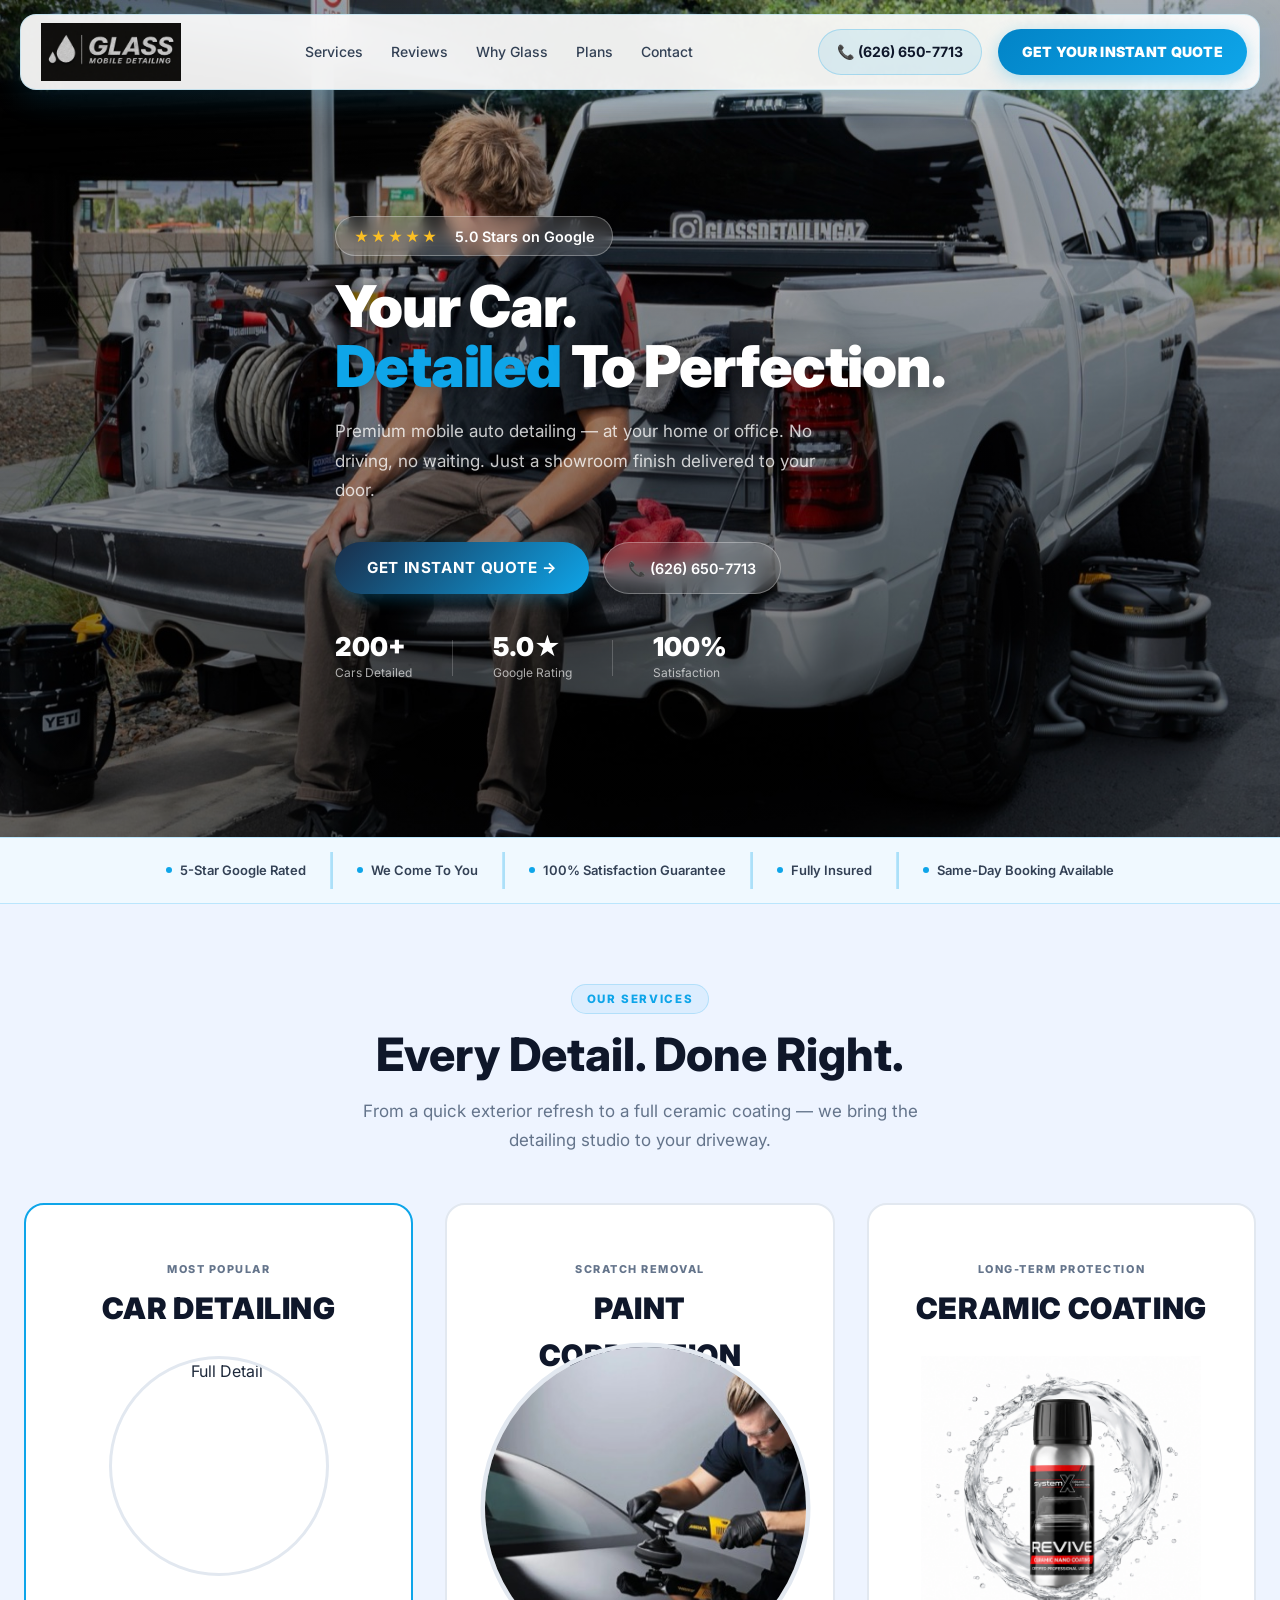
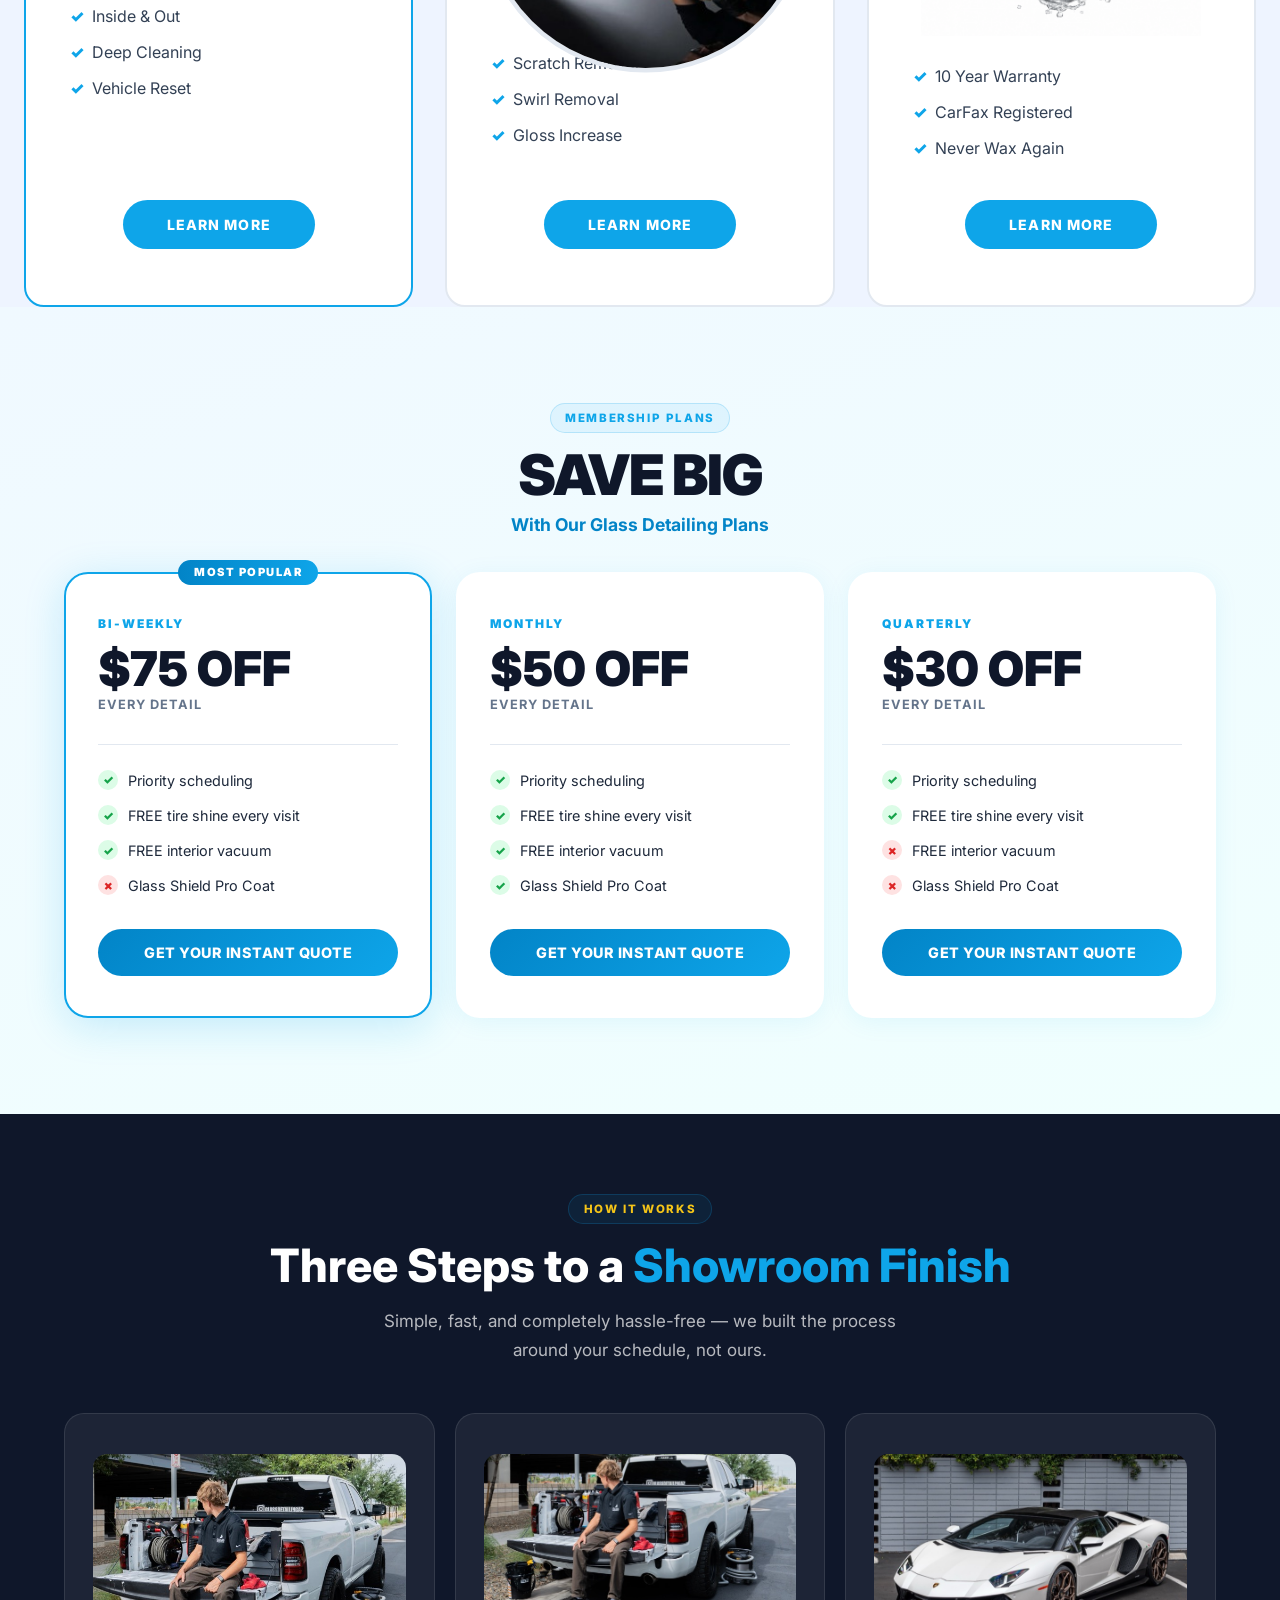
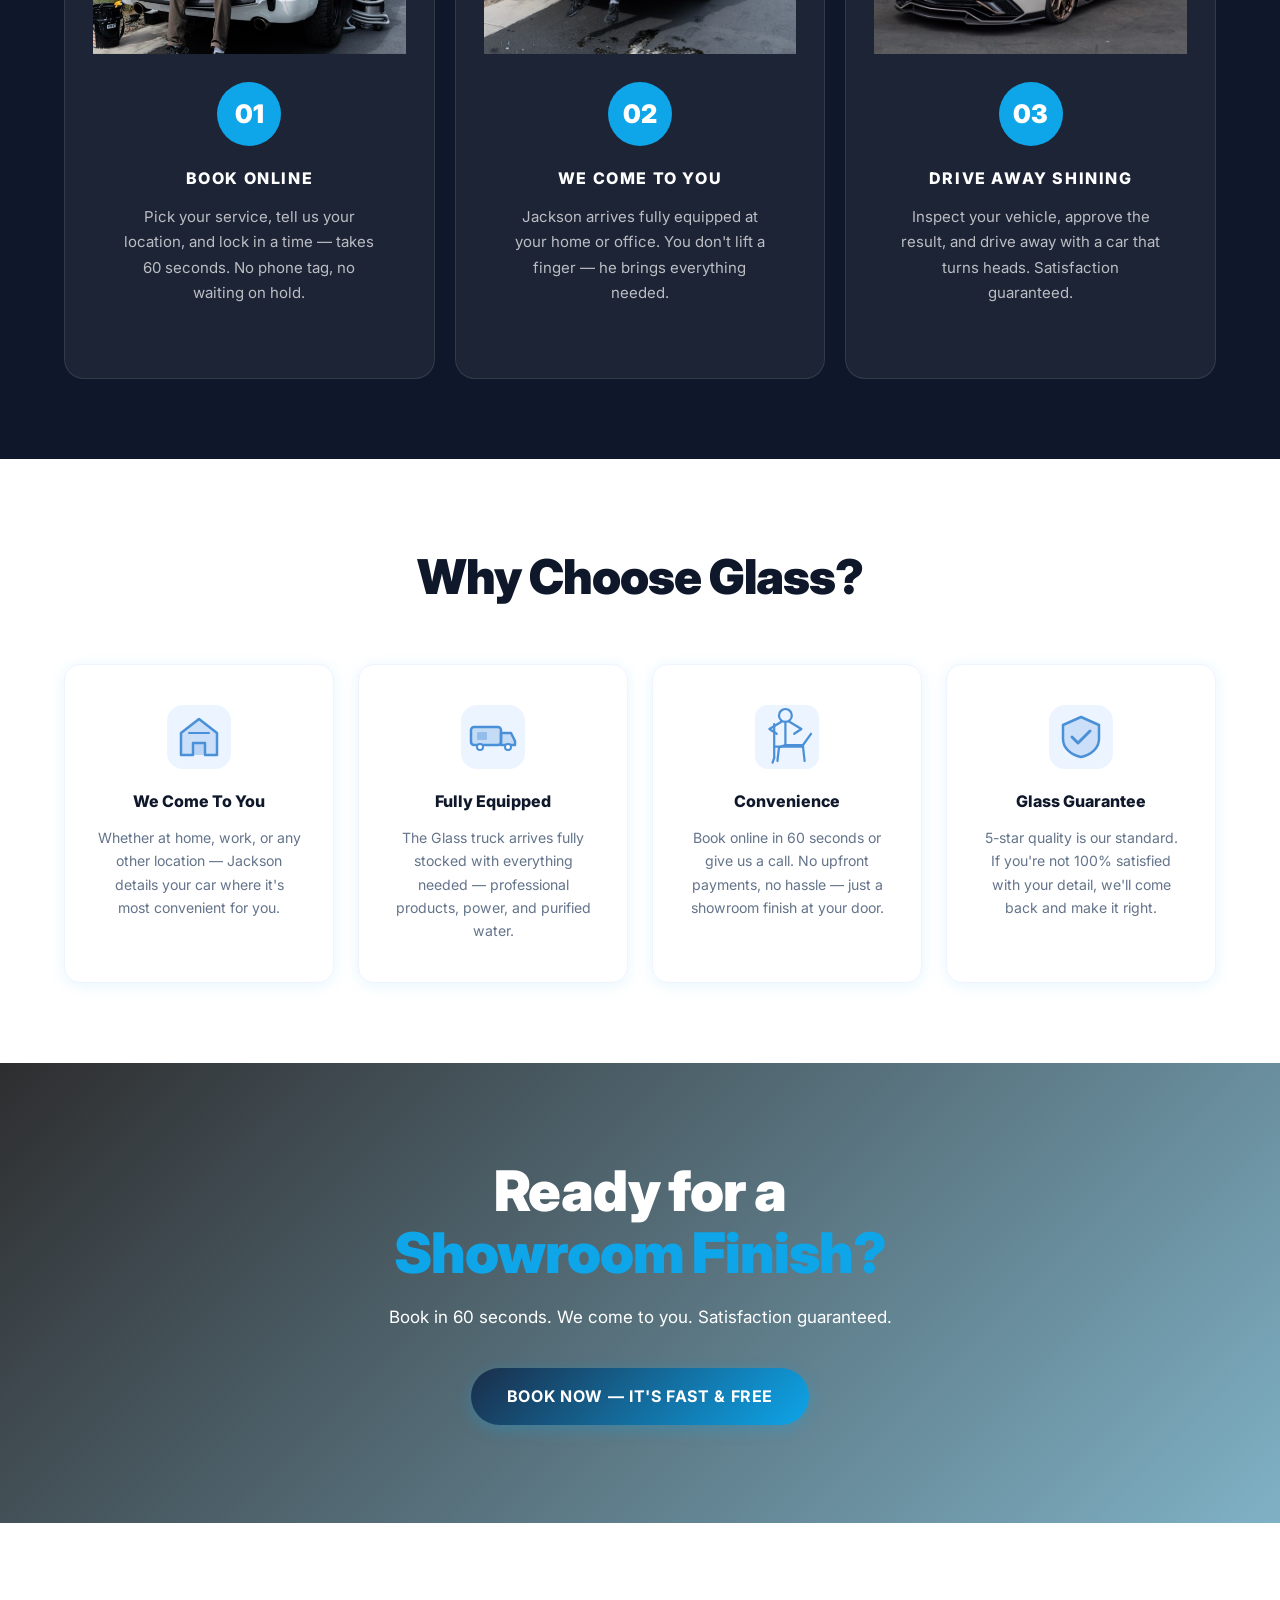
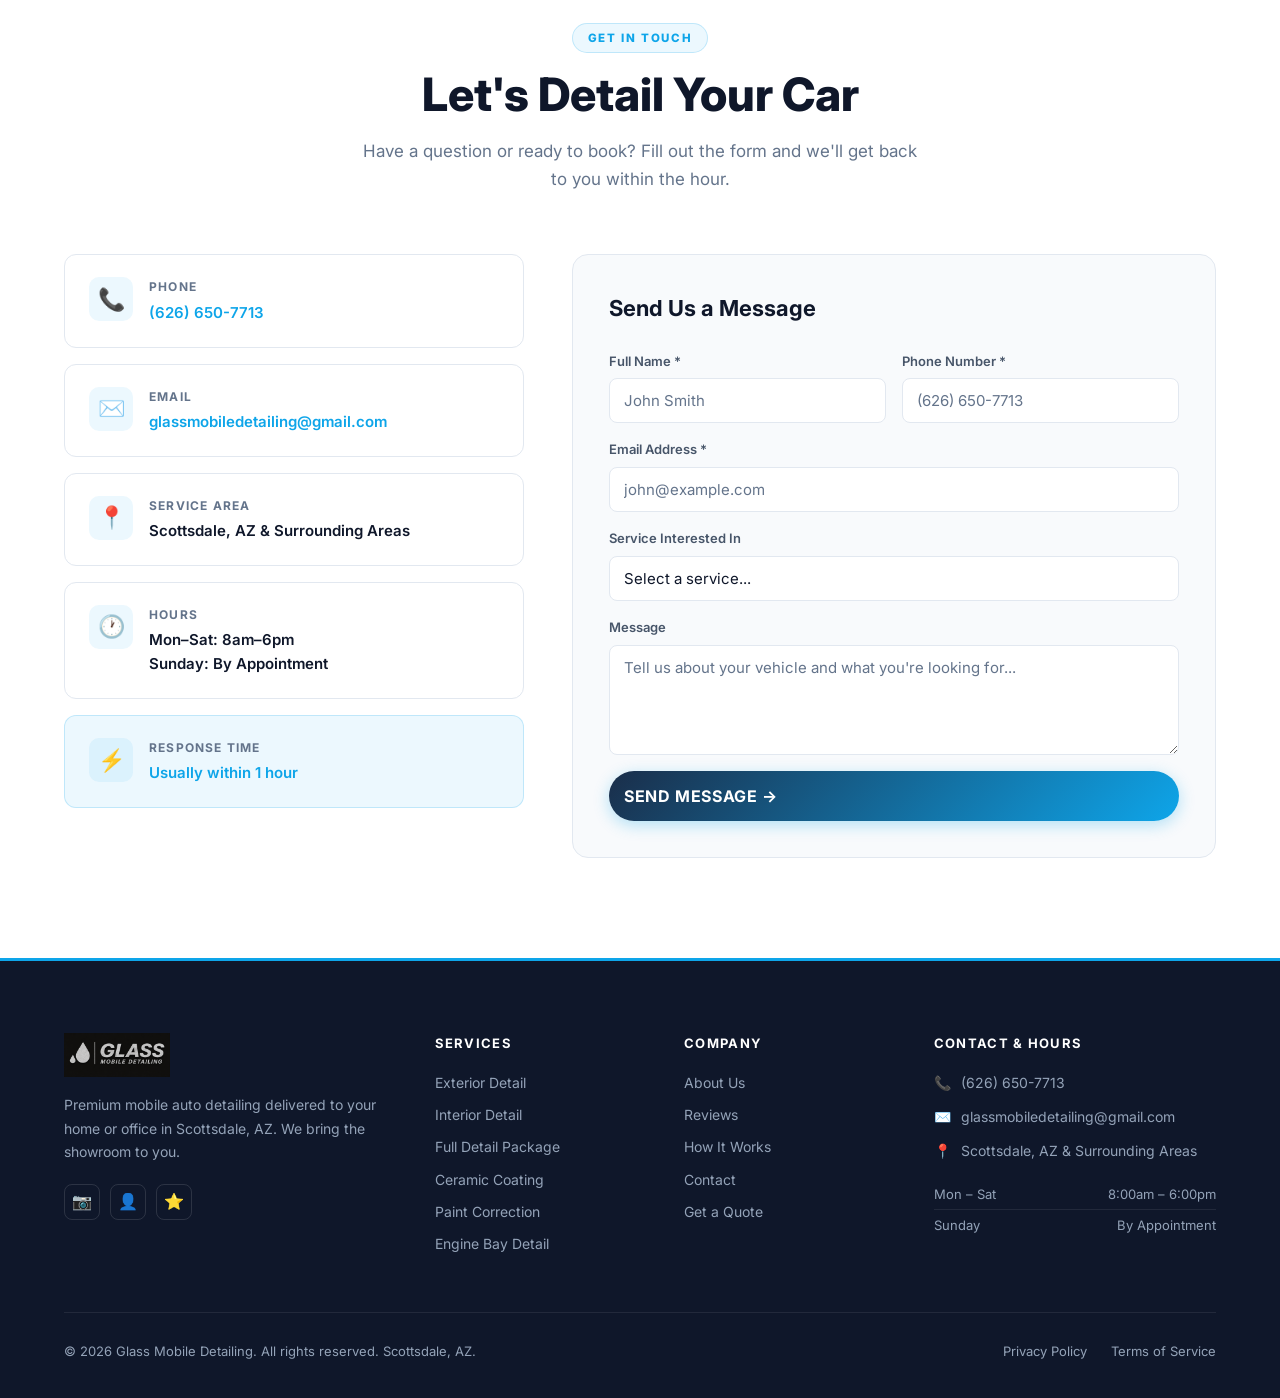
==== glass-mobile-detailing/glass-mobile-detailing.html @ 0ca42a9e "Convert submodules to regular folders so all site files are tracked Co-Authored-By: Claude Sonnet 4." ====
<!DOCTYPE html>
<html lang="en">
<head>
  <meta charset="UTF-8" />
  <meta name="viewport" content="width=device-width, initial-scale=1.0" />
  <title>Glass Mobile Detailing — Premium Auto Detailing in Scottsdale, AZ</title>
  <meta name="description" content="Premium mobile auto detailing delivered to your home or office in Scottsdale, AZ. 5-star rated, fully insured. Book online in 60 seconds." />
  <link rel="preconnect" href="https://fonts.googleapis.com" />
  <link rel="preconnect" href="https://fonts.gstatic.com" crossorigin />
  <link href="https://fonts.googleapis.com/css2?family=Inter:wght@300;400;500;600;700;800;900&display=swap" rel="stylesheet" />
  <style>
    :root {
      --black:      #0a0f1e;
      --dark:       #0f172a;
      --dark-mid:   #1e293b;
      --card:       #ffffff;
      --border:     #e2e8f0;
      --teal:       #0ea5e9;
      --teal-dark:  #0284c7;
      --teal-dim:   rgba(14,165,233,0.08);
      --teal-glow:  rgba(14,165,233,0.25);
      --silver:     #475569;
      --white:      #ffffff;
      --off-white:  #f0f9ff;
      --text:       #1e293b;
      --text-muted: #64748b;
      --shadow:     rgba(14,165,233,0.12);
    }

    *, *::before, *::after { box-sizing: border-box; margin: 0; padding: 0; }

    html { scroll-behavior: smooth; }

    body {
      font-family: 'Inter', sans-serif;
      background: var(--white);
      color: var(--text);
      line-height: 1.6;
      overflow-x: hidden;
    }

    a { text-decoration: none; color: inherit; }
    ul { list-style: none; }
    img { display: block; max-width: 100%; }
    button { cursor: pointer; border: none; background: none; font-family: inherit; }

    /* ─── SCROLLBAR ─────────────────────────────────────────── */
    ::-webkit-scrollbar { width: 6px; }
    ::-webkit-scrollbar-track { background: var(--off-white); }
    ::-webkit-scrollbar-thumb { background: var(--border); border-radius: 3px; }

    /* ─── UTILITY ───────────────────────────────────────────── */
    .container { max-width: 1200px; margin: 0 auto; padding: 0 24px; }
    .section-label {
      display: inline-block;
      font-size: 0.72rem; font-weight: 800; letter-spacing: 0.14em;
      text-transform: uppercase; color: var(--teal);
      background: var(--teal-dim); border: 1px solid rgba(14,165,233,0.2);
      padding: 0.3rem 0.9rem; border-radius: 50px; margin-bottom: 0.9rem;
    }
    .section-title {
      font-size: clamp(28px, 4vw, 46px);
      font-weight: 800;
      line-height: 1.15;
      color: var(--dark);
      margin-bottom: 16px;
    }
    .section-sub {
      font-size: 17px;
      color: var(--text-muted);
      max-width: 560px;
      line-height: 1.7;
    }
    .btn-cyan {
      display: inline-flex;
      align-items: center;
      gap: 8px;
      background: var(--teal);
      color: var(--black);
      font-weight: 700;
      font-size: 15px;
      padding: 14px 28px;
      border-radius: 8px;
      transition: background 0.2s, transform 0.15s, box-shadow 0.2s;
    }
    .btn-cyan:hover {
      background: var(--teal-dark);
      transform: translateY(-1px);
      box-shadow: 0 8px 32px rgba(14,165,233,0.35);
    }
    .btn-ghost {
      display: inline-flex;
      align-items: center;
      gap: 8px;
      background: transparent;
      color: var(--white);
      font-weight: 600;
      font-size: 15px;
      padding: 13px 26px;
      border-radius: 8px;
      border: 1.5px solid rgba(255,255,255,0.22);
      transition: border-color 0.2s, background 0.2s;
    }
    .btn-ghost:hover {
      border-color: var(--teal);
      background: var(--teal-dim);
    }

    /* ─── NAV ───────────────────────────────────────────────── */
    #nav {
      position: fixed; top: 0; left: 0; right: 0;
      z-index: 900; padding: 14px 20px; background: transparent;
    }
    .nav-inner {
      display: flex; align-items: center;
      max-width: 1280px; margin: 0 auto;
      background: rgba(255,255,255,0.92);
      backdrop-filter: blur(20px); -webkit-backdrop-filter: blur(20px);
      border-radius: 16px; padding: 8px 12px 8px 20px;
      border: 1px solid rgba(14,165,233,0.18);
      box-shadow: 0 8px 32px rgba(14,165,233,0.15); height: 76px;
    }
    .nav-logo img { height: 58px; width: auto; flex-shrink: 0; }
    .btn-call-nav {
      display: inline-flex; align-items: center; gap: 7px;
      background: linear-gradient(135deg, var(--teal-dark), var(--teal));
      color: var(--black); font-weight: 800; font-size: 0.9rem;
      padding: 11px 24px; border-radius: 8px; white-space: nowrap;
      margin: 0 18px 0 14px; flex-shrink: 0;
      box-shadow: 0 3px 12px rgba(14,165,233,0.28); transition: opacity 0.2s;
    }
    .btn-call-nav:hover { opacity: 0.88; }
    .nav-links {
      display: flex; align-items: center; gap: 28px;
      flex: 1; justify-content: center;
    }
    .nav-links a {
      font-size: 14px; font-weight: 500; color: #334155;
      transition: color 0.2s; white-space: nowrap;
    }
    .nav-links a:hover { color: var(--teal); }
    .nav-right { display: flex; align-items: center; gap: 16px; }

    .nav-ig-btn {
      display: inline-flex; align-items: center; gap: 7px;
      background: rgba(14,165,233,0.1); color: var(--dark);
      font-weight: 700; font-size: 0.88rem;
      padding: 11px 18px; border-radius: 50px; white-space: nowrap;
      border: 1px solid rgba(14,165,233,0.25);
      transition: background 0.2s; flex-shrink: 0;
    }
    .nav-ig-btn:hover { background: rgba(14,165,233,0.18); }
    .nav-book {
      background: linear-gradient(135deg, var(--teal-dark), var(--teal));
      color: white; font-weight: 900; font-size: 0.88rem;
      padding: 12px 24px; border-radius: 50px; white-space: nowrap;
      letter-spacing: 0.02em; text-transform: uppercase; flex-shrink: 0;
      box-shadow: 0 4px 16px rgba(14,165,233,0.3);
      transition: opacity 0.2s, box-shadow 0.2s;
    }
    .nav-book:hover { opacity: 0.88; box-shadow: 0 6px 22px rgba(14,165,233,0.45); }
    .hamburger {
      display: none;
      flex-direction: column;
      gap: 5px;
      padding: 4px;
    }
    .hamburger span {
      display: block;
      width: 24px;
      height: 2px;
      background: var(--dark);
      border-radius: 2px;
      transition: all 0.3s;
    }

    /* ─── MOBILE MENU ────────────────────────────────────────── */
    #mobile-menu {
      position: fixed;
      inset: 0;
      z-index: 950;
      background: #ffffff;
      display: flex;
      flex-direction: column;
      align-items: center;
      justify-content: center;
      gap: 36px;
      transform: translateX(100%);
      transition: transform 0.35s cubic-bezier(0.4,0,0.2,1);
    }
    #mobile-menu.open { transform: translateX(0); }
    .mobile-menu-close {
      position: absolute;
      top: 22px; right: 24px;
      font-size: 32px;
      color: var(--dark);
      line-height: 1;
    }
    .mobile-menu-logo { margin-bottom: 8px; }
    .mobile-menu-logo img { height: 48px; }
    #mobile-menu a {
      font-size: 22px;
      font-weight: 600;
      color: var(--dark);
      letter-spacing: -0.01em;
    }
    #mobile-menu .mobile-book {
      margin-top: 8px;
      background: var(--teal);
      color: #ffffff;
      font-size: 18px;
      font-weight: 700;
      padding: 14px 40px;
      border-radius: 8px;
    }

    /* ─── HERO ───────────────────────────────────────────────── */
    .hero-ig-badge {
      position: absolute; top: 1.5rem; left: 1.75rem; z-index: 10;
      display: flex; align-items: center; gap: 10px;
      background: rgba(255,255,255,0.18); backdrop-filter: blur(10px);
      -webkit-backdrop-filter: blur(10px);
      border: 1px solid rgba(255,255,255,0.35);
      border-radius: 50px; padding: 0.55rem 1.1rem 0.55rem 0.65rem;
      text-decoration: none; transition: background 0.2s, transform 0.2s;
    }
    .hero-ig-badge:hover { background: rgba(255,255,255,0.3); transform: scale(1.03); }
    .hero-ig-icon {
      width: 34px; height: 34px; border-radius: 50%; flex-shrink: 0;
      background: linear-gradient(45deg, #f09433, #e6683c, #dc2743, #cc2366, #bc1888);
      display: flex; align-items: center; justify-content: center;
      font-size: 1.05rem;
    }
    .hero-ig-text { display: flex; flex-direction: column; line-height: 1.2; }
    .hero-ig-handle { font-size: 0.8rem; font-weight: 800; color: white; }
    .hero-ig-sub { font-size: 0.68rem; color: rgba(255,255,255,0.8); font-weight: 500; }
    /* ─── HERO ─────────────────────────────────────────── */
    #hero {
      position: relative;
      height: 93vh;
      min-height: 580px;
      display: flex;
      align-items: center;
      overflow: hidden;
      background: #0f172a;
    }
    .hero-bg {
      position: absolute; inset: 0;
      background-image: url('[data-uri]');
      background-size: cover;
      background-position: center center;
    }
    .hero-overlay {
      position: absolute; inset: 0;
      background: linear-gradient(to bottom, rgba(0,0,0,0.22) 0%, rgba(0,0,0,0.55) 100%);
    }
    #hero .container {
      position: relative; z-index: 2;
      padding-top: 110px; padding-bottom: 3rem;
    }
    .hero-content {
      position: relative; z-index: 2;
      max-width: 660px;
      text-align: left;
    }
    .hero-eyebrow {
      display: inline-flex; align-items: center; gap: 8px;
      background: rgba(255,255,255,0.15);
      backdrop-filter: blur(8px);
      border: 1px solid rgba(255,255,255,0.3);
      color: white;
      padding: 0.45rem 1.1rem; border-radius: 50px;
      font-size: 0.9rem; font-weight: 600;
      margin-bottom: 1.25rem;
    }
    .hero-h1 {
      font-size: clamp(2.6rem, 4.5vw, 4rem);
      font-weight: 900; color: #ffffff; line-height: 1.05;
      margin-bottom: 1.25rem; letter-spacing: -0.02em;
      text-shadow: 0 2px 20px rgba(0,0,0,0.4);
    }
    .hero-h1 .accent { color: var(--teal); }
    .hero-sub {
      font-size: clamp(15px, 1.6vw, 17px);
      color: rgba(255,255,255,0.78);
      line-height: 1.75; margin-bottom: 2.25rem; max-width: 520px;
    }
    .hero-buttons {
      display: flex; flex-wrap: wrap; gap: 14px; margin-bottom: 2.5rem;
      justify-content: flex-start;
    }
    .hero-stats {
      display: flex; gap: 40px; flex-wrap: wrap;
      justify-content: flex-start;
    }
    .hero-stat { display: flex; flex-direction: column; }
    .hero-stat-num {
      font-size: 26px; font-weight: 900; color: white; line-height: 1;
    }
    .hero-stat-label { font-size: 12px; color: rgba(255,255,255,0.65); margin-top: 3px; }
    .hero-stat-divider {
      width: 1px; height: 36px; background: rgba(255,255,255,0.2); align-self: center;
    }
    .btn-cyan {
      display: inline-flex; align-items: center; gap: 8px;
      background: linear-gradient(135deg, #1a2e4a 0%, var(--teal) 100%);
      color: white; font-weight: 700; font-size: 0.95rem;
      padding: 14px 32px; border-radius: 50px; text-decoration: none;
      letter-spacing: 0.04em; text-transform: uppercase;
      box-shadow: 0 4px 16px rgba(14,165,233,0.3);
      transition: transform 0.2s, box-shadow 0.2s;
    }
    .btn-cyan:hover { transform: translateY(-2px); box-shadow: 0 6px 22px rgba(14,165,233,0.45); }
    .btn-ghost {
      display: inline-flex; align-items: center; gap: 8px;
      background: rgba(255,255,255,0.12);
      backdrop-filter: blur(8px);
      border: 1.5px solid rgba(255,255,255,0.3);
      color: white; font-weight: 600; font-size: 0.9rem;
      padding: 13px 24px; border-radius: 50px; text-decoration: none;
      transition: background 0.2s;
    }
    .btn-ghost:hover { background: rgba(255,255,255,0.22); }
    /* mobile hero */
    @media (max-width: 768px) {
      #hero .container { padding-top: 90px; padding-bottom: 2.5rem; }
      .hero-h1 { font-size: clamp(2.1rem, 9vw, 2.8rem); }
      .hero-stats { display: none; }
      .btn-ghost { display: none; }
      .btn-cyan { width: 100%; justify-content: center; font-size: 1rem; padding: 1.1rem 2rem; }
    }

    /* ─── TRUST STRIP ────────────────────────────────────────── */
    #trust-strip {
      background: var(--off-white);
      border-top: 1px solid #bae6fd;
      border-bottom: 1px solid #bae6fd;
      padding: 14px 0;
    }
    .trust-inner {
      display: flex;
      align-items: center;
      justify-content: center;
      gap: 0;
      flex-wrap: nowrap;
    }
    .trust-item {
      display: flex;
      align-items: center;
      gap: 8px;
      padding: 0.5rem 1.5rem;
      font-size: 13px;
      font-weight: 600;
      color: #334155;
      white-space: nowrap;
      border-left: 2px solid rgba(14,165,233,0.3);
    }
    .trust-item:first-child { border-left: none; }
    .trust-item:not(:last-child) {
      border-right: 1px solid #bae6fd;
    }
    .trust-dot {
      width: 6px;
      height: 6px;
      border-radius: 50%;
      background: var(--teal);
      flex-shrink: 0;
    }

    /* ─── SERVICES ─────────────────────────────────────────── */
    #services { background: #eef4ff; padding: 5rem 0 0; margin-bottom: 0; }
    #services .container { max-width: 1400px; }
    .services-header { text-align: center; margin-bottom: 3rem; }
    .services-header .section-sub { margin: 0 auto; }
    .services-grid {
      display: grid;
      grid-template-columns: repeat(3, 1fr);
      gap: 2rem;
    }
    .service-card {
      background: white; border-radius: 20px;
      padding: 3.5rem 2.75rem; text-align: center;
      border: 2px solid #e2e8f0;
      display: flex; flex-direction: column; align-items: center;
      cursor: pointer;
      transition: transform 0.25s, box-shadow 0.25s, border-color 0.25s;
    }
    .service-card.featured { border-color: var(--teal); border-width: 2.5px; }
    .service-card:hover { transform: translateY(-6px); box-shadow: 0 16px 40px rgba(14,165,233,0.15); border-color: var(--teal); }
    .svc-card-tag {
      font-size: 0.68rem; font-weight: 800; letter-spacing: 0.14em;
      text-transform: uppercase; color: #64748b; margin-bottom: 0.4rem;
    }
    .svc-card-title {
      font-size: 1.85rem; font-weight: 900; color: #0f172a;
      text-transform: uppercase; margin-bottom: 1.5rem; letter-spacing: 0.02em;
    }
    .svc-card-img {
      width: 220px; height: 220px; border-radius: 50%;
      object-fit: cover; margin-bottom: 1.75rem;
      border: 3px solid #e2e8f0;
    }
    .svc-card-features {
      list-style: none; text-align: left; margin-bottom: 1.75rem; width: 100%;
    }
    .svc-card-features li {
      display: flex; align-items: center; gap: 8px;
      font-size: 1rem; color: #334155; margin-bottom: 0.65rem;
    }
    .svc-card-features li::before {
      content: '✓'; color: var(--teal); font-weight: 900; flex-shrink: 0;
    }
    .svc-card-btn {
      background: var(--teal); color: white; font-weight: 800;
      font-size: 0.8rem; letter-spacing: 0.08em; text-transform: uppercase;
      padding: 1rem 2.75rem; border-radius: 50px; margin-top: auto; font-size: 0.88rem;
      transition: background 0.2s, box-shadow 0.2s;
    }
    .svc-card-btn:hover { background: var(--teal-dark); box-shadow: 0 4px 16px rgba(14,165,233,0.35); }
    @media (max-width: 900px) { .services-grid { grid-template-columns: 1fr 1fr; } }
    @media (max-width: 560px) { .services-grid { grid-template-columns: 1fr; } }

    /* ─── PROCESS ────────────────────────────────────────────── */
    #process {
      padding: 80px 0;
      background: #0f172a;
    }
    .process-header {
      text-align: center;
      margin-bottom: 48px;
    }
    #process .section-label { color: var(--teal) !important; }
    #process .section-title { color: white !important; }
    #process .section-title .accent { color: var(--teal); }
    #process .section-sub { color: rgba(255,255,255,0.65) !important; }
    .process-grid {
      display: grid;
      grid-template-columns: repeat(3, 1fr);
      gap: 20px;
    }
    .process-card-img { width:100%; height:200px; object-fit:cover; border-radius:14px 14px 0 0; display:block; margin-bottom:0; }
    .process-card {
      background: rgba(255,255,255,0.06); overflow:hidden;
      border: 1px solid rgba(255,255,255,0.1);
      border-radius: 20px;
      padding: 40px 28px;
      text-align: center;
      transition: background 0.25s;
    }
    .process-card:hover { background: rgba(255,255,255,0.1); }
    .process-step-num {
      width: 64px; height: 64px;
      border-radius: 50%;
      background: linear-gradient(135deg, var(--teal-dark), var(--teal));
      display: flex; align-items: center; justify-content: center;
      margin: 0 auto 1.25rem;
      font-size: 1.6rem;
      font-weight: 900;
      color: white;
      line-height: 1;
    }
    .process-icon {
      display: none;
    }
    .process-title {
      font-size: 1rem;
      font-weight: 800;
      color: var(--teal);
      text-transform: uppercase;
      letter-spacing: 0.1em;
      margin-bottom: 12px;
    }
    .process-desc {
      font-size: 15px;
      color: var(--text-muted);
      line-height: 1.7;
    }

    /* ─── WHY GLASS ──────────────────────────────────────────── */
    #why {
      padding: 100px 0;
      background: var(--white);
    }
    .why-grid {
      display: grid;
      grid-template-columns: 1fr 1fr;
      gap: 72px;
      align-items: center;
    }
    .why-label { margin-bottom: 12px; }
    .why-list {
      margin-top: 32px;
      display: flex;
      flex-direction: column;
      gap: 16px;
    }
    .why-item {
      display: flex;
      align-items: flex-start;
      gap: 14px;
      padding: 18px 20px;
      background: var(--card);
      border: 1px solid var(--border);
      border-radius: 10px;
      transition: border-color 0.2s;
    }
    .why-item:hover { border-color: rgba(14,165,233,0.25); }
    .why-check {
      width: 24px; height: 24px; border-radius: 50%; flex-shrink: 0; margin-top: 3px;
      background: var(--teal); display: flex; align-items: center; justify-content: center;
      color: white; font-size: 0.65rem; font-weight: 900;
    }
    .why-item-title {
      font-size: 15px;
      font-weight: 700;
      color: var(--dark);
      margin-bottom: 2px;
    }
    .why-item-desc {
      font-size: 13px;
      color: var(--text-muted);
    }
    .why-image-wrap {
      position: relative;
      border-radius: 16px;
    }
    .why-image-wrap img {
      width: 100%;
      height: 580px;
      object-fit: contain;
      display: block;
      border-radius: 16px;
    }
    .why-img-overlay {
      position: absolute;
      inset: 0;
      background: linear-gradient(to bottom, rgba(9,9,11,0.15) 0%, rgba(9,9,11,0.5) 100%);
    }
    .why-badge {
      position: absolute;
      bottom: -20px;
      right: 24px;
      background: var(--card);
      border: 1px solid var(--border);
      border-radius: 12px;
      padding: 18px 22px;
      text-align: center;
      backdrop-filter: blur(12px);
    }
    .why-badge-num {
      font-size: 38px;
      font-weight: 900;
      color: var(--teal);
      line-height: 1;
    }
    .why-badge-label {
      font-size: 13px;
      color: var(--silver);
      margin-top: 4px;
    }

    /* ─── REVIEWS ─────────────────────────────────────────── */
    #reviews { background: #eef4ff; padding: 2.5rem 0 3rem; }
    .reviews-google-wrap {
      display: grid; grid-template-columns: 220px 1fr; gap: 2.5rem; align-items: start;
    }
    .reviews-excellent {
      background: white; border-radius: 16px; padding: 1.75rem;
      border: none; box-shadow: 0 2px 12px rgba(14,165,233,0.08); text-align: center;
    }
    .reviews-excellent-label {
      font-size: 1rem; font-weight: 900; color: #0f172a; text-transform: uppercase;
      letter-spacing: 0.08em; margin-bottom: 0.4rem;
    }
    .reviews-stars-row { color: #f59e0b; font-size: 1.5rem; letter-spacing: 2px; margin-bottom: 0.4rem; }
    .reviews-count { font-size: 0.8rem; color: #64748b; margin-bottom: 0.75rem; }
    .reviews-count strong { color: #0f172a; }
    .reviews-google-logo { font-size: 1.4rem; font-weight: 900; letter-spacing: -1px; }
    .reviews-google-logo span:nth-child(1) { color: #4285F4; }
    .reviews-google-logo span:nth-child(2) { color: #EA4335; }
    .reviews-google-logo span:nth-child(3) { color: #FBBC05; }
    .reviews-google-logo span:nth-child(4) { color: #4285F4; }
    .reviews-google-logo span:nth-child(5) { color: #34A853; }
    .reviews-google-logo span:nth-child(6) { color: #EA4335; }
    .reviews-cards-grid {
      display: grid; grid-template-columns: repeat(3, 1fr); gap: 1rem;
    }
    .grev-card {
      background: white; border-radius: 14px; padding: 1.25rem;
      border: none; box-shadow: 0 2px 12px rgba(14,165,233,0.08); display: flex; flex-direction: column; gap: 0.6rem;
    }
    .grev-top { display: flex; align-items: center; justify-content: space-between; }
    .grev-author { display: flex; align-items: center; gap: 10px; }
    .grev-avatar {
      width: 40px; height: 40px; border-radius: 50%; flex-shrink: 0;
      background: linear-gradient(135deg, var(--teal-dark), var(--teal));
      display: flex; align-items: center; justify-content: center;
      color: white; font-size: 0.8rem; font-weight: 800;
    }
    .grev-name { font-size: 0.88rem; font-weight: 700; color: #0f172a; }
    .grev-date { font-size: 0.72rem; color: #94a3b8; }
    .grev-g { font-size: 1rem; font-weight: 900; }
    .grev-stars { color: #f59e0b; font-size: 0.9rem; display: flex; align-items: center; gap: 4px; }
    .grev-check { color: #4285F4; font-size: 0.7rem; }
    .grev-text { font-size: 0.83rem; color: #334155; line-height: 1.6; flex: 1; }
    .grev-more { font-size: 0.78rem; color: #64748b; cursor: pointer; }
    @media (max-width: 900px) {
      .reviews-google-wrap { grid-template-columns: 1fr; }
      .reviews-cards-grid { grid-template-columns: 1fr 1fr; }
    }
    @media (max-width: 560px) { .reviews-cards-grid { grid-template-columns: 1fr; } }

    /* ─── CTA BANNER ─────────────────────────────────────────── */
    #cta-banner {
      position: relative;
      height: 460px;
      display: flex;
      align-items: center;
      justify-content: center;
      text-align: center;
      overflow: hidden;
    }
    .cta-bg {
      position: absolute;
      inset: 0;
      background-image: url('https://images.pexels.com/photos/1545743/pexels-photo-1545743.jpeg?auto=compress&cs=tinysrgb&w=1400');
    }
    .cta-overlay {
      position: absolute;
      inset: 0;
      background: linear-gradient(135deg, rgba(9,9,11,0.85) 0%, rgba(0,100,140,0.5) 100%);
    }
    .cta-content { position: relative; z-index: 2; }
    .cta-title {
      font-size: clamp(32px, 5vw, 56px);
      font-weight: 900;
      color: var(--white);
      line-height: 1.1;
      margin-bottom: 20px;
      letter-spacing: -0.02em;
    }
    .cta-title .accent { color: var(--teal); }
    .cta-sub {
      font-size: 17px;
      color: #ffffff;
      margin-bottom: 36px;
    }

    /* ─── CONTACT ────────────────────────────────────────────── */
    #contact {
      padding: 100px 0;
      background: var(--white);
    }
    .contact-header {
      text-align: center;
      margin-bottom: 60px;
    }
    .contact-grid {
      display: grid;
      grid-template-columns: 1fr 1.4fr;
      gap: 48px;
      align-items: start;
    }
    .contact-info { display: flex; flex-direction: column; gap: 16px; }
    .contact-card {
      background: var(--card);
      border: 1px solid var(--border);
      border-radius: 12px;
      padding: 22px 24px;
      display: flex;
      align-items: flex-start;
      gap: 16px;
      transition: border-color 0.2s;
    }
    .contact-card:hover { border-color: rgba(14,165,233,0.25); }
    .contact-icon {
      font-size: 22px;
      width: 44px;
      height: 44px;
      border-radius: 10px;
      background: var(--teal-dim);
      display: flex;
      align-items: center;
      justify-content: center;
      flex-shrink: 0;
    }
    .contact-card-title {
      font-size: 12px;
      font-weight: 700;
      letter-spacing: 0.1em;
      text-transform: uppercase;
      color: var(--text-muted);
      margin-bottom: 4px;
    }
    .contact-card-val {
      font-size: 15px;
      font-weight: 600;
      color: var(--dark);
    }
    .contact-card-val a { color: var(--teal); transition: color 0.2s; }
    .contact-card-val a:hover { color: var(--teal-dark); }
    .contact-form-wrap {
      background: #f8fafc;
      border: 1px solid #e2e8f0;
      border-radius: 16px;
      padding: 36px;
    }
    .contact-form-title {
      font-size: 22px;
      font-weight: 700;
      color: var(--dark);
      margin-bottom: 24px;
    }
    .form-row { display: grid; grid-template-columns: 1fr 1fr; gap: 16px; }
    .form-group { display: flex; flex-direction: column; gap: 7px; margin-bottom: 16px; }
    .form-group label {
      font-size: 13px;
      font-weight: 600;
      color: #475569;
    }
    .form-group input,
    .form-group select,
    .form-group textarea {
      background: #ffffff;
      border: 1px solid #e2e8f0;
      border-radius: 8px;
      padding: 12px 14px;
      color: var(--dark);
      font-family: inherit;
      font-size: 15px;
      outline: none;
      transition: border-color 0.2s;
      width: 100%;
    }
    .form-group input::placeholder,
    .form-group textarea::placeholder { color: var(--text-muted); }
    .form-group input:focus,
    .form-group select:focus,
    .form-group textarea:focus { border-color: var(--teal); box-shadow: 0 0 0 3px rgba(14,165,233,0.15); }
    .form-group select { appearance: none; cursor: pointer; }
    .form-group select option { background: #ffffff; }
    .form-group textarea { resize: vertical; min-height: 110px; }
    .form-submit { width: 100%; padding: 15px; font-size: 16px; font-weight: 700; }
    #contact-success {
      display: none;
      background: var(--teal-dim);
      border: 1px solid rgba(14,165,233,0.3);
      border-radius: 10px;
      padding: 20px;
      text-align: center;
      color: var(--teal);
      font-weight: 600;
      margin-top: 16px;
    }

    /* ─── FOOTER ─────────────────────────────────────────────── */
    #footer {
      background: var(--dark);
      border-top: 3px solid var(--teal);
      padding: 72px 0 36px;
    }
    .footer-grid {
      display: grid;
      grid-template-columns: 1.6fr 1fr 1fr 1.4fr;
      gap: 48px;
      margin-bottom: 56px;
    }
    .footer-brand-logo img { height: 44px; margin-bottom: 16px; }
    .footer-brand-desc {
      font-size: 14px;
      color: #94a3b8;
      line-height: 1.7;
      margin-bottom: 20px;
    }
    .footer-social {
      display: flex;
      gap: 10px;
    }
    .footer-social a {
      width: 36px;
      height: 36px;
      border-radius: 8px;
      border: 1px solid rgba(255,255,255,0.12);
      display: flex;
      align-items: center;
      justify-content: center;
      font-size: 16px;
      color: #94a3b8;
      transition: border-color 0.2s, color 0.2s;
    }
    .footer-social a:hover { border-color: var(--teal); color: var(--teal); }
    .footer-col-title {
      font-size: 13px;
      font-weight: 700;
      letter-spacing: 0.1em;
      text-transform: uppercase;
      color: var(--white);
      margin-bottom: 18px;
    }
    .footer-links {
      display: flex;
      flex-direction: column;
      gap: 10px;
    }
    .footer-links a {
      font-size: 14px;
      color: #94a3b8;
      transition: color 0.2s;
    }
    .footer-links a:hover { color: var(--teal); }
    .footer-contact-list {
      display: flex;
      flex-direction: column;
      gap: 12px;
    }
    .footer-contact-item {
      font-size: 14px;
      color: #94a3b8;
      display: flex;
      gap: 10px;
    }
    .footer-contact-item span:first-child { flex-shrink: 0; }
    .footer-hours { margin-top: 16px; }
    .footer-hours-row {
      display: flex;
      justify-content: space-between;
      font-size: 13px;
      color: #94a3b8;
      padding: 5px 0;
      border-bottom: 1px solid rgba(255,255,255,0.08);
    }
    .footer-hours-row:last-child { border-bottom: none; }
    .footer-bottom {
      border-top: 1px solid rgba(255,255,255,0.08);
      padding-top: 28px;
      display: flex;
      align-items: center;
      justify-content: space-between;
      flex-wrap: wrap;
      gap: 12px;
    }
    .footer-copy {
      font-size: 13px;
      color: #94a3b8;
    }
    .footer-bottom-links {
      display: flex;
      gap: 24px;
    }
    .footer-bottom-links a {
      font-size: 13px;
      color: #94a3b8;
      transition: color 0.2s;
    }
    .footer-bottom-links a:hover { color: var(--white); }

    /* ─── MOBILE STICKY BAR ───────────────────────────────────── */
    #mobile-sticky {
      display: none;
      position: fixed;
      bottom: 0; left: 0; right: 0;
      z-index: 800;
      background: #ffffff;
      border-top: 1px solid #e2e8f0;
      padding: 10px 16px;
      padding-bottom: calc(10px + env(safe-area-inset-bottom));
      gap: 10px;
    }
    .sticky-call {
      flex: 1;
      padding: 13px;
      text-align: center;
      font-size: 14px;
      font-weight: 700;
      color: var(--dark);
      background: var(--card);
      border: 1px solid #e2e8f0;
      border-radius: 8px;
    }
    .sticky-book {
      flex: 1.4;
      padding: 13px;
      text-align: center;
      font-size: 14px;
      font-weight: 700;
      color: var(--black);
      background: linear-gradient(135deg, #0284c7, #0ea5e9);
      border-radius: 8px;
    }

    /* ─── QUOTE MODAL ────────────────────────────────────────── */
    #quote-modal {
      position: fixed;
      inset: 0;
      z-index: 1000;
      display: none;
      overflow-y: auto;
    }
    #quote-modal.open { display: block; }
    .qb-overlay {
      position: fixed;
      inset: 0;
      background: rgba(0,0,0,0.7);
      z-index: 1001;
    }
    .qb-wrap {
      position: relative;
      z-index: 1002;
      min-height: 100vh;
      display: flex;
      flex-direction: column;
    }
    .qb-header {
      background: #ffffff;
      border-bottom: 1px solid #e2e8f0;
      padding: 16px 24px;
      display: flex;
      align-items: center;
      justify-content: space-between;
      position: sticky;
      top: 0;
      z-index: 10;
    }
    .qb-header-logo img { height: 40px; }
    .qb-header-title {
      font-size: 17px;
      font-weight: 700;
      color: var(--dark);
      text-align: center;
    }
    .qb-close {
      width: 36px;
      height: 36px;
      border-radius: 8px;
      background: #f1f5f9;
      border: 1px solid #e2e8f0;
      color: var(--dark);
      font-size: 18px;
      display: flex;
      align-items: center;
      justify-content: center;
      cursor: pointer;
      transition: border-color 0.2s;
    }
    .qb-close:hover { border-color: var(--teal); }
    .qb-progress-bar {
      height: 3px;
      background: #e2e8f0;
    }
    .qb-progress-fill {
      height: 100%;
      background: var(--teal);
      transition: width 0.4s ease;
    }
    .qb-body {
      background: #eef0f3;
      flex: 1;
      padding: 48px 24px 120px;
    }
    .qb-step { display: none; max-width: 680px; margin: 0 auto; }
    .qb-step.active { display: block; }
    .qb-step-title {
      font-size: clamp(22px, 4vw, 32px);
      font-weight: 800;
      color: var(--dark);
      margin-bottom: 8px;
    }
    .qb-step-sub {
      font-size: 15px;
      color: var(--text-muted);
      margin-bottom: 32px;
    }
    .qb-cards {
      display: grid;
      grid-template-columns: repeat(3, 1fr);
      gap: 14px;
    }
    .qb-card {
      background: #fff;
      border: 2px solid #e0e4ea;
      border-radius: 12px;
      padding: 20px 16px;
      text-align: center;
      cursor: pointer;
      transition: all 0.2s;
      -webkit-user-select: none;
      user-select: none;
    }
    @media (hover: hover) {
      .qb-card:hover {
        border-color: #0ea5e9;
        background: linear-gradient(135deg, #0a0f1e, #0ea5e9);
        color: #fff;
      }
      .qb-card:hover .qb-card-label { color: #fff; }
    }
    .qb-card.selected {
      border-color: #0ea5e9;
      background: linear-gradient(135deg, #0a0f1e, #0ea5e9);
      color: #fff;
    }
    .qb-card.selected .qb-card-label { color: #fff; }
    .qb-card-icon { font-size: 32px; margin-bottom: 10px; display: block; }
    .qb-card-label {
      font-size: 14px;
      font-weight: 700;
      color: #1a1a2e;
      line-height: 1.3;
    }
    /* Step 4 form */
    .qb-form-grid { display: grid; grid-template-columns: 1fr 1fr; gap: 16px; }
    .qb-form-group { display: flex; flex-direction: column; gap: 6px; }
    .qb-form-group.full { grid-column: 1 / -1; }
    .qb-form-group label {
      font-size: 13px;
      font-weight: 600;
      color: #333;
    }
    .qb-form-group input,
    .qb-form-group select {
      background: #fff;
      border: 1.5px solid #d0d5dd;
      border-radius: 8px;
      padding: 12px 14px;
      color: #111;
      font-family: inherit;
      font-size: 15px;
      outline: none;
      transition: border-color 0.2s;
    }
    .qb-form-group input:focus,
    .qb-form-group select:focus { border-color: var(--teal); }
    .qb-form-group input::placeholder { color: #aaa; }
    /* QB success */
    #qb-success {
      display: none;
      max-width: 560px;
      margin: 0 auto;
      text-align: center;
      padding: 40px 0;
    }
    .qb-success-icon { font-size: 64px; margin-bottom: 20px; }
    .qb-success-title { font-size: 28px; font-weight: 800; color: var(--dark); margin-bottom: 12px; }
    .qb-success-sub { font-size: 16px; color: var(--text-muted); line-height: 1.7; }
    .qb-footer {
      background: #ffffff;
      border-top: 1px solid #e2e8f0;
      padding: 18px 24px;
      display: flex;
      align-items: center;
      justify-content: space-between;
      position: sticky;
      bottom: 0;
      z-index: 10;
    }
    .qb-step-indicator {
      font-size: 13px;
      color: var(--text-muted);
      font-weight: 600;
    }
    .qb-footer-btns { display: flex; gap: 12px; }
    .qb-back {
      padding: 11px 24px;
      border-radius: 8px;
      border: 1px solid #e2e8f0;
      color: var(--dark);
      font-size: 14px;
      font-weight: 600;
      background: #f8fafc;
      cursor: pointer;
      transition: border-color 0.2s;
    }
    .qb-back:hover { border-color: var(--teal); }
    .qb-next {
      padding: 11px 28px;
      border-radius: 8px;
      background: var(--teal);
      color: #ffffff;
      font-size: 14px;
      font-weight: 700;
      cursor: pointer;
      transition: background 0.2s, opacity 0.2s;
    }
    .qb-next:disabled { opacity: 0.4; cursor: not-allowed; }
    .qb-next:not(:disabled):hover { background: var(--teal-dark); }

    /* ─── RESPONSIVE ─────────────────────────────────────────── */
    @media (max-width: 1024px) {
      .footer-grid { grid-template-columns: 1fr 1fr; }
      .why-grid { gap: 48px; }
      .process-grid { gap: 16px; }
    }

    @media (max-width: 768px) {
      .nav-links { display: none; }
      .nav-book { display: none; }
      .nav-ig-btn { display: none; }
      .hamburger { display: flex; }

      #trust-strip { display: none; }

      #mobile-sticky { display: flex; }

      body { padding-bottom: 72px; }

      #hero .container { padding-top: 90px; padding-bottom: 2.5rem; }
      .hero-h1 { font-size: clamp(2.2rem, 9vw, 3rem); }
      .hero-stats { display: none; }
      .btn-ghost { display: none; }
      .hero-stat-divider { display: none; }

      .services-grid { grid-template-columns: 1fr 1fr; }

      .process-grid { grid-template-columns: 1fr; }

      .why-grid { grid-template-columns: 1fr; }
      .why-image-wrap img { height: auto; aspect-ratio: 16/9; }

      .contact-grid { grid-template-columns: 1fr; }
      .form-row { grid-template-columns: 1fr; }

      .footer-grid { grid-template-columns: 1fr 1fr; gap: 36px; }

      .qb-cards { grid-template-columns: 1fr 1fr; }
      .qb-header-title { font-size: 14px; }
    }

    @media (max-width: 480px) {
      .services-grid { grid-template-columns: 1fr; }
      .footer-grid { grid-template-columns: 1fr; }
      .qb-cards { grid-template-columns: 1fr 1fr; }
      .qb-form-grid { grid-template-columns: 1fr; }
      .qb-form-group.full { grid-column: 1; }
      .hero-buttons { flex-direction: column; }
      .hero-buttons .btn-ghost { width: fit-content; }
    }

/* ── SERVICE MODAL ── */
.svc-modal {
  position: fixed; inset: 0; z-index: 9999;
  background: #ffffff; display: flex; flex-direction: column;
  transform: translateX(100%); transition: transform 0.38s cubic-bezier(0.4,0,0.2,1);
  visibility: hidden; overflow-y: auto;
}
.svc-modal.open { transform: translateX(0); visibility: visible; }
.svc-close {
  position: fixed; top: 1.1rem; right: 1.25rem; z-index: 10001;
  background: rgba(0,0,0,0.06); border: 1px solid rgba(0,0,0,0.1);
  color: #0f172a; width: 40px; height: 40px; border-radius: 50%;
  font-size: 1.1rem; cursor: pointer; display: flex; align-items: center; justify-content: center;
  transition: background 0.2s;
}
.svc-close:hover { background: rgba(0,0,0,0.1); }
.svc-hero-wrap { position: relative; height: 480px; overflow: hidden; flex-shrink: 0; }
.svc-hero-wrap img { width: 100%; height: 100%; object-fit: cover; opacity: 0.55; }
.svc-hero-overlay {
  position: absolute; inset: 0;
  background: linear-gradient(to top, rgba(255,255,255,1) 0%, rgba(255,255,255,0.3) 60%, transparent 100%);
}
.svc-hero-content {
  position: absolute; bottom: 0; left: 0; right: 0;
  padding: 2.5rem; max-width: 900px; margin: 0 auto;
}
.svc-hero-tag {
  display: inline-block; background: var(--teal-dim); border: 1px solid rgba(14,165,233,0.25);
  color: var(--teal); font-size: 0.72rem; font-weight: 800; letter-spacing: 0.12em;
  text-transform: uppercase; border-radius: 50px; padding: 0.3rem 0.9rem; margin-bottom: 0.75rem;
}
.svc-hero-content h1 { font-size: clamp(2rem, 5vw, 3rem); font-weight: 900; color: var(--dark); margin-bottom: 0.75rem; line-height: 1.1; }
.svc-hero-content p { font-size: 1rem; color: var(--text-muted); max-width: 600px; line-height: 1.7; margin-bottom: 1.5rem; }
.svc-cta {
  display: inline-flex; align-items: center; gap: 8px;
  background: linear-gradient(135deg, #0284c7, #0ea5e9);
  color: #ffffff; padding: 0.85rem 2rem; border-radius: 50px;
  font-weight: 800; font-size: 0.9rem;
  box-shadow: 0 4px 16px rgba(14,165,233,0.35);
  transition: transform 0.2s, box-shadow 0.2s;
}
.svc-cta:hover { transform: translateY(-2px); box-shadow: 0 8px 24px rgba(14,165,233,0.45); }
.svc-body { max-width: 900px; margin: 0 auto; padding: 3rem 2rem 5rem; background: #ffffff; }
.svc-section { margin-bottom: 3rem; }
.svc-section h2 { font-size: 1.4rem; font-weight: 900; color: var(--dark); margin-bottom: 1.25rem; padding-bottom: 0.75rem; border-bottom: 1px solid #e2e8f0; }
.svc-section p { color: var(--text-muted); font-size: 0.95rem; line-height: 1.8; margin-bottom: 1rem; }
.svc-includes { list-style: none; display: grid; grid-template-columns: 1fr 1fr; gap: 0.65rem; }
.svc-includes li { display: flex; align-items: flex-start; gap: 10px; background: #f8fafc; border: 1px solid #e2e8f0; border-radius: 10px; padding: 0.85rem 1rem; font-size: 0.88rem; color: var(--dark); }
.svc-includes li::before { content: '✓'; color: var(--teal); font-weight: 900; flex-shrink: 0; }
.svc-steps { display: flex; flex-direction: column; gap: 1rem; }
.svc-step { display: flex; gap: 1.25rem; align-items: flex-start; }
.svc-step-num { width: 36px; height: 36px; border-radius: 50%; background: var(--teal-dim); border: 1px solid rgba(14,165,233,0.3); display: flex; align-items: center; justify-content: center; color: var(--teal); font-weight: 900; font-size: 0.85rem; flex-shrink: 0; }
.svc-step-body h4 { color: var(--dark); font-size: 0.95rem; font-weight: 700; margin-bottom: 0.25rem; }
.svc-step-body p { color: var(--text-muted); font-size: 0.88rem; margin: 0; line-height: 1.6; }
@media (max-width: 600px) {
  .svc-hero-wrap { height: 320px; }
  .svc-includes { grid-template-columns: 1fr; }
  .svc-body { padding: 2rem 1rem 5rem; }
}
@media (max-width: 768px) {
  #membership > .container > div:nth-child(2) { grid-template-columns: 1fr !important; }
}

    /* ─── INSTAGRAM ─────────────────────────────────────────── */
    #instagram { background: white; padding: 5rem 0; }
    .ig-header { text-align: center; margin-bottom: 2.5rem; }
    .ig-section-title { font-size: clamp(2rem, 4vw, 3rem); font-weight: 900; color: #0f172a; margin-bottom: 0.5rem; letter-spacing: -0.02em; }
    .ig-section-title span { color: var(--teal); }
    .ig-handle-link {
      display: inline-flex; align-items: center; gap: 10px;
      text-decoration: none; margin-bottom: 0.75rem;
      transition: opacity 0.2s;
    }
    .ig-handle-link:hover { opacity: 0.8; }
    .ig-handle-icon {
      width: 48px; height: 48px; border-radius: 14px;
      background: linear-gradient(45deg, #f09433, #e6683c, #dc2743, #cc2366, #bc1888);
      display: flex; align-items: center; justify-content: center;
      font-size: 1.4rem;
    }
    .ig-handle-text { text-align: left; }
    .ig-handle-name { font-size: 1.25rem; font-weight: 900; color: #0f172a; display: block; }
    .ig-handle-sub { font-size: 0.9rem; color: #64748b; font-weight: 600; }
    .ig-grid {
      display: grid;
      grid-template-columns: repeat(6, 1fr);
      gap: 4px;
      margin-bottom: 2rem;
    }
    .ig-tile {
      aspect-ratio: 1; overflow: hidden; position: relative;
      background: #f1f5f9;
    }
    .ig-tile img { width: 100%; height: 100%; object-fit: cover; transition: transform 0.4s; display: block; }
    .ig-tile:hover img { transform: scale(1.06); }
    .ig-tile-overlay {
      position: absolute; inset: 0;
      background: rgba(14,165,233,0.0);
      display: flex; align-items: center; justify-content: center;
      transition: background 0.3s;
    }
    .ig-tile:hover .ig-tile-overlay { background: rgba(14,165,233,0.25); }
    .ig-follow-btn {
      display: inline-flex; align-items: center; gap: 8px;
      background: linear-gradient(45deg, #f09433, #e6683c, #dc2743, #cc2366, #bc1888);
      color: white; font-weight: 800; font-size: 0.9rem;
      padding: 0.85rem 2.25rem; border-radius: 50px;
      text-decoration: none; transition: opacity 0.2s;
      box-shadow: 0 4px 16px rgba(220,39,67,0.3);
    }
    .ig-follow-btn:hover { opacity: 0.88; }
    @media (max-width: 768px) { .ig-grid { grid-template-columns: repeat(3, 1fr); } }


    /* ── DirtyMint Service Grid ── */
    .dm-wrap { padding: 0 0 4rem; }
    .dm-grid { display: grid; grid-template-columns: repeat(4,1fr); gap: 0.65rem; }
    .dm-card { position: relative; border-radius: 20px; overflow: hidden; cursor: pointer; }
    .dm-card-large { height: 420px; grid-column: span 2; }
    .dm-card-wide  { height: 300px; grid-column: span 4; }
    .dm-card img { width:100%; height:100%; object-fit:cover; transition:transform 0.5s ease; display:block; }
    .dm-card:hover img { transform: scale(1.05); }
    .dm-card-overlay { position:absolute; inset:0; background:linear-gradient(to top, rgba(0,0,0,0.72) 0%, rgba(0,0,0,0.08) 55%, transparent 100%); }
    .dm-card-body { position:absolute; bottom:0; left:0; right:0; padding:1.75rem 1.75rem 1.5rem; color:white; }
    .dm-card-tag { font-size:0.65rem; font-weight:800; letter-spacing:0.16em; text-transform:uppercase; color:var(--teal); margin-bottom:0.3rem; }
    .dm-card-title { font-size:1.55rem; font-weight:900; line-height:1.15; margin-bottom:0.4rem; }
    .dm-card-large .dm-card-title { font-size:1.9rem; }
    .dm-card-sub { font-size:0.82rem; color:rgba(255,255,255,0.75); line-height:1.5; }
    .dm-card-arrow { display:inline-flex; align-items:center; gap:6px; margin-top:0.85rem; background:white; color:#0f172a; font-weight:800; font-size:0.75rem; letter-spacing:0.08em; text-transform:uppercase; padding:0.6rem 1.2rem; border-radius:50px; transition:background 0.2s; }
    .dm-card:hover .dm-card-arrow { background:var(--teal); color:white; }
    @media(max-width:900px){ .dm-grid{grid-template-columns:repeat(2,1fr);} .dm-card-large{grid-column:span 2;} .dm-card-wide{grid-column:span 2;height:240px;} }
    @media(max-width:560px){ .dm-grid{grid-template-columns:1fr;} .dm-card-large,.dm-card-wide{grid-column:span 1;height:300px;} }

    /* ── Dark Process ── */
    #process { background:#0f172a !important; }
    #process .section-label { color:#f5c518 !important; }
    #process .section-title { color:white !important; }
    #process .section-sub { color:rgba(255,255,255,0.7) !important; }
    #process .process-card { background:rgba(255,255,255,0.06) !important; border:1px solid rgba(255,255,255,0.1) !important; box-shadow:none !important; }
    #process .process-card:hover { transform:none !important; box-shadow:none !important; }
    #process .process-step-num { background:var(--teal) !important; color:white !important; border-color:var(--teal) !important; }
    #process .process-title { color:white !important; }
    #process .process-desc { color:rgba(255,255,255,0.7) !important; }

    /* ── NEIGHBORS ARE SAYING ── */
    #reviews { background:#0f172a !important; padding:6rem 0 !important; }
    .nas-label { font-size:0.72rem; font-weight:800; letter-spacing:0.16em; text-transform:uppercase; color:#f5c518; margin-bottom:0.6rem; display:block; text-align:center; }
    .nas-title { font-size:clamp(2rem,5vw,3rem); font-weight:900; color:white; text-align:center; margin-bottom:1.25rem; }
    .nas-badge { display:inline-flex; align-items:center; gap:8px; background:rgba(255,255,255,0.08); border:1px solid rgba(255,255,255,0.15); color:white; padding:10px 20px; border-radius:50px; font-size:0.88rem; font-weight:600; margin-bottom:3rem; }
    .nas-badge-stars { color:#f5c518; letter-spacing:2px; }
    .nas-grid { display:flex; overflow-x:scroll; scroll-snap-type:x mandatory; -webkit-overflow-scrolling:touch; gap:1.25rem; scrollbar-width:none; padding-bottom:0.5rem; }
    .nas-grid::-webkit-scrollbar { display:none; }
    .nas-card { flex:0 0 calc(33.333% - 0.84rem); scroll-snap-align:start; background:rgba(255,255,255,0.07); border:1px solid rgba(255,255,255,0.1); border-radius:20px; padding:1.75rem; display:flex; flex-direction:column; gap:0.75rem; }
    .nas-card-stars { color:#f5c518; font-size:1rem; letter-spacing:2px; }
    .nas-card-text { color:rgba(255,255,255,0.88); font-style:italic; font-size:0.9rem; line-height:1.65; flex:1; }
    .nas-card-author { display:flex; align-items:center; gap:12px; }
    .nas-avatar { width:40px; height:40px; border-radius:50%; background:linear-gradient(135deg, var(--teal-dark), var(--teal)); display:flex; align-items:center; justify-content:center; color:white; font-weight:800; font-size:0.9rem; flex-shrink:0; }
    .nas-name { color:white; font-weight:700; font-size:0.88rem; }
    .nas-meta { color:rgba(255,255,255,0.45); font-size:0.75rem; }
    .nas-nav { display:flex; justify-content:center; gap:0.75rem; margin-top:2rem; }
    .nas-nav button { width:44px; height:44px; border-radius:50%; border:1.5px solid rgba(255,255,255,0.25); background:rgba(255,255,255,0.08); color:white; font-size:1.1rem; cursor:pointer; display:flex; align-items:center; justify-content:center; transition:background 0.15s; }
    .nas-nav button:hover { background:rgba(255,255,255,0.18); }
    @media(max-width:768px){ .nas-card{flex:0 0 82vw;} }

    /* ── SAVE BIG Membership upgrade ── */
    .glass-save-big { font-size:3.5rem; font-weight:900; letter-spacing:-1px; color:#0f172a; line-height:1; }
    .glass-save-sub { font-size:1.1rem; font-weight:700; color:var(--teal-dark); margin-top:0.5rem; }
    .glass-mc { background:white; border-radius:24px; padding:2.5rem 2rem; border:2px solid transparent; box-shadow:0 4px 24px rgba(14,165,233,0.08); transition:transform 0.25s,box-shadow 0.25s; position:relative; display:flex; flex-direction:column; }
    .glass-mc:hover { transform:translateY(-6px); box-shadow:0 16px 48px rgba(14,165,233,0.15); }
    .glass-mc.featured { border-color:var(--teal); box-shadow:0 8px 40px rgba(14,165,233,0.2); }
    .glass-mc.featured::before { content:'MOST POPULAR'; position:absolute; top:-14px; left:50%; transform:translateX(-50%); background:linear-gradient(90deg,var(--teal-dark),var(--teal)); color:white; font-size:0.7rem; font-weight:900; letter-spacing:1.5px; padding:4px 16px; border-radius:50px; white-space:nowrap; }
    .glass-mc-tier { font-size:0.75rem; font-weight:900; letter-spacing:2px; text-transform:uppercase; color:var(--teal); margin-bottom:0.75rem; }
    .glass-mc-discount { font-size:3rem; font-weight:900; color:#0f172a; line-height:1; margin-bottom:0.15rem; }
    .glass-mc-label { font-size:0.8rem; font-weight:700; color:#64748b; letter-spacing:1px; text-transform:uppercase; margin-bottom:1.75rem; }
    .glass-mc-divider { border:none; border-top:1px solid #e2e8f0; margin-bottom:1.5rem; }
    .glass-mc-features { list-style:none; margin-bottom:2rem; display:flex; flex-direction:column; gap:0.75rem; flex:1; }
    .glass-mc-feature { display:flex; align-items:center; gap:0.6rem; font-size:0.9rem; color:#1e293b; }
    .glass-mc-check { width:20px; height:20px; border-radius:50%; display:flex; align-items:center; justify-content:center; font-size:0.75rem; flex-shrink:0; }
    .glass-mc-check.yes { background:#dcfce7; color:#16a34a; font-weight:900; }
    .glass-mc-check.no  { background:#fee2e2; color:#dc2626; font-weight:900; }
    .glass-mc-btn { display:block; width:100%; text-align:center; padding:0.95rem; border-radius:50px; background:linear-gradient(135deg,var(--teal-dark),var(--teal)); color:white; font-weight:800; font-size:0.9rem; letter-spacing:0.5px; text-decoration:none; border:none; cursor:pointer; transition:opacity 0.2s,transform 0.2s; }
    .glass-mc-btn:hover { opacity:0.88; transform:translateY(-1px); }

  </style>
</head>
<body>

<!-- ─── NAV ──────────────────────────────────────────────────────── -->
<nav id="nav">
  <div class="nav-inner">
    <a href="#hero" class="nav-logo">
      <img src="[data-uri]" alt="Glass Mobile Detailing" />
    </a>
    <div class="nav-links">
      <a href="#services">Services</a>
      <a href="#reviews">Reviews</a>
      <a href="#why">Why Glass</a>
      <a href="#membership">Plans</a>
      <a href="#contact">Contact</a>
    </div>
    <div class="nav-right">
      <a href="tel:6266507713" class="nav-ig-btn">
        📞 (626) 650-7713
      </a>
      <a href="javascript:void(0)" class="nav-book" onclick="openQuoteModal()">Get Your Instant Quote</a>
      <button class="hamburger" onclick="toggleMobile()" aria-label="Menu">
        <span></span><span></span><span></span>
      </button>
    </div>
  </div>
</nav>

<!-- ─── MOBILE MENU ───────────────────────────────────────────────── -->
<div id="mobile-menu">
  <button class="mobile-menu-close" onclick="closeMobile()">&#215;</button>
  <div class="mobile-menu-logo">
    <img src="[data-uri]" alt="Glass Mobile Detailing" />
  </div>
  <a href="#services" onclick="closeMobile()">Services</a>
  <a href="#process" onclick="closeMobile()">How It Works</a>
  <a href="#why" onclick="closeMobile()">Why Glass</a>
  <a href="#reviews" onclick="closeMobile()">Reviews</a>
  <a href="#contact" onclick="closeMobile()">Contact</a>
  <a href="javascript:void(0)" class="mobile-book" onclick="closeMobile(); openQuoteModal()">Get Your Instant Quote</a>
</div>

<!-- ─── HERO ──────────────────────────────────────────────────────── -->
<section id="hero">
  <div class="hero-bg"></div>
  <div class="hero-overlay"></div>

  <div class="container">
    <div class="hero-content">
      <a href="https://www.google.com/search?q=Glass+Mobile+Detailing+Scottsdale+reviews" target="_blank" rel="noopener" class="hero-eyebrow" style="text-decoration:none;cursor:pointer;">
        <span style="color:#fbbf24;letter-spacing:2px;">&#9733;&#9733;&#9733;&#9733;&#9733;</span>&nbsp; 5.0 Stars on Google
      </a>
      <h1 class="hero-h1">Your Car.<br /><span class="accent">Detailed</span> To Perfection.</h1>
      <p class="hero-sub">Premium mobile auto detailing — at your home or office. No driving, no waiting. Just a showroom finish delivered to your door.</p>
      <div class="hero-buttons">
        <a href="javascript:void(0)" class="btn-cyan" onclick="openQuoteModal()">Get Instant Quote →</a>
        <a href="tel:6266507713" class="btn-ghost">📞 (626) 650-7713</a>
      </div>
      <div class="hero-stats">
        <div class="hero-stat">
          <span class="hero-stat-num">200+</span>
          <span class="hero-stat-label">Cars Detailed</span>
        </div>
        <div class="hero-stat-divider"></div>
        <div class="hero-stat">
          <span class="hero-stat-num">5.0★</span>
          <span class="hero-stat-label">Google Rating</span>
        </div>
        <div class="hero-stat-divider"></div>
        <div class="hero-stat">
          <span class="hero-stat-num">100%</span>
          <span class="hero-stat-label">Satisfaction</span>
        </div>
      </div>
    </div>
  </div>
</section>

<!-- ─── TRUST STRIP ───────────────────────────────────────────────── -->
<div id="trust-strip">
  <div class="trust-inner">
    <div class="trust-item"><span class="trust-dot"></span> 5-Star Google Rated</div>
    <div class="trust-item"><span class="trust-dot"></span> We Come To You</div>
    <div class="trust-item"><span class="trust-dot"></span> 100% Satisfaction Guarantee</div>
    <div class="trust-item"><span class="trust-dot"></span> Fully Insured</div>
    <div class="trust-item"><span class="trust-dot"></span> Same-Day Booking Available</div>
  </div>
</div>

<!-- ─── SERVICES ──────────────────────────────────────────────────── -->
<section id="services">
  <div class="container">
    <div class="services-header">
      <div class="section-label">Our Services</div>
      <h2 class="section-title">Every Detail. Done Right.</h2>
      <p class="section-sub">From a quick exterior refresh to a full ceramic coating — we bring the detailing studio to your driveway.</p>
    </div>
    <div class="services-grid">

      <div class="service-card featured" onclick="openService('full')">
        <div class="svc-card-tag">Most Popular</div>
        <div class="svc-card-title">Car Detailing</div>
        <img class="svc-card-img" src="https://images.pexels.com/photos/1592384/pexels-photo-1592384.jpeg?auto=compress&cs=tinysrgb&w=300&h=300&fit=crop" alt="Full Detail" loading="lazy" />
        <ul class="svc-card-features">
          <li>Inside &amp; Out</li>
          <li>Deep Cleaning</li>
          <li>Vehicle Reset</li>
        </ul>
        <button class="svc-card-btn" onclick="openService('full')">LEARN MORE</button>
      </div>

      <div class="service-card" onclick="openService('paint')">
        <div class="svc-card-tag">Scratch Removal</div>
        <div class="svc-card-title">Paint Correction</div>
        <img class="svc-card-img" src="[data-uri]" alt="Paint Correction" loading="lazy" style="object-fit:cover;object-position:45% 55%;transform:scale(1.5);transform-origin:45% 55%;"/>
        <ul class="svc-card-features">
          <li>Scratch Removal</li>
          <li>Swirl Removal</li>
          <li>Gloss Increase</li>
        </ul>
        <button class="svc-card-btn" onclick="openService('paint')">LEARN MORE</button>
      </div>

      <div class="service-card" onclick="openService('ceramic')">
        <div class="svc-card-tag">Long-Term Protection</div>
        <div class="svc-card-title">Ceramic Coating</div>
        <img class="svc-card-img" src="[data-uri]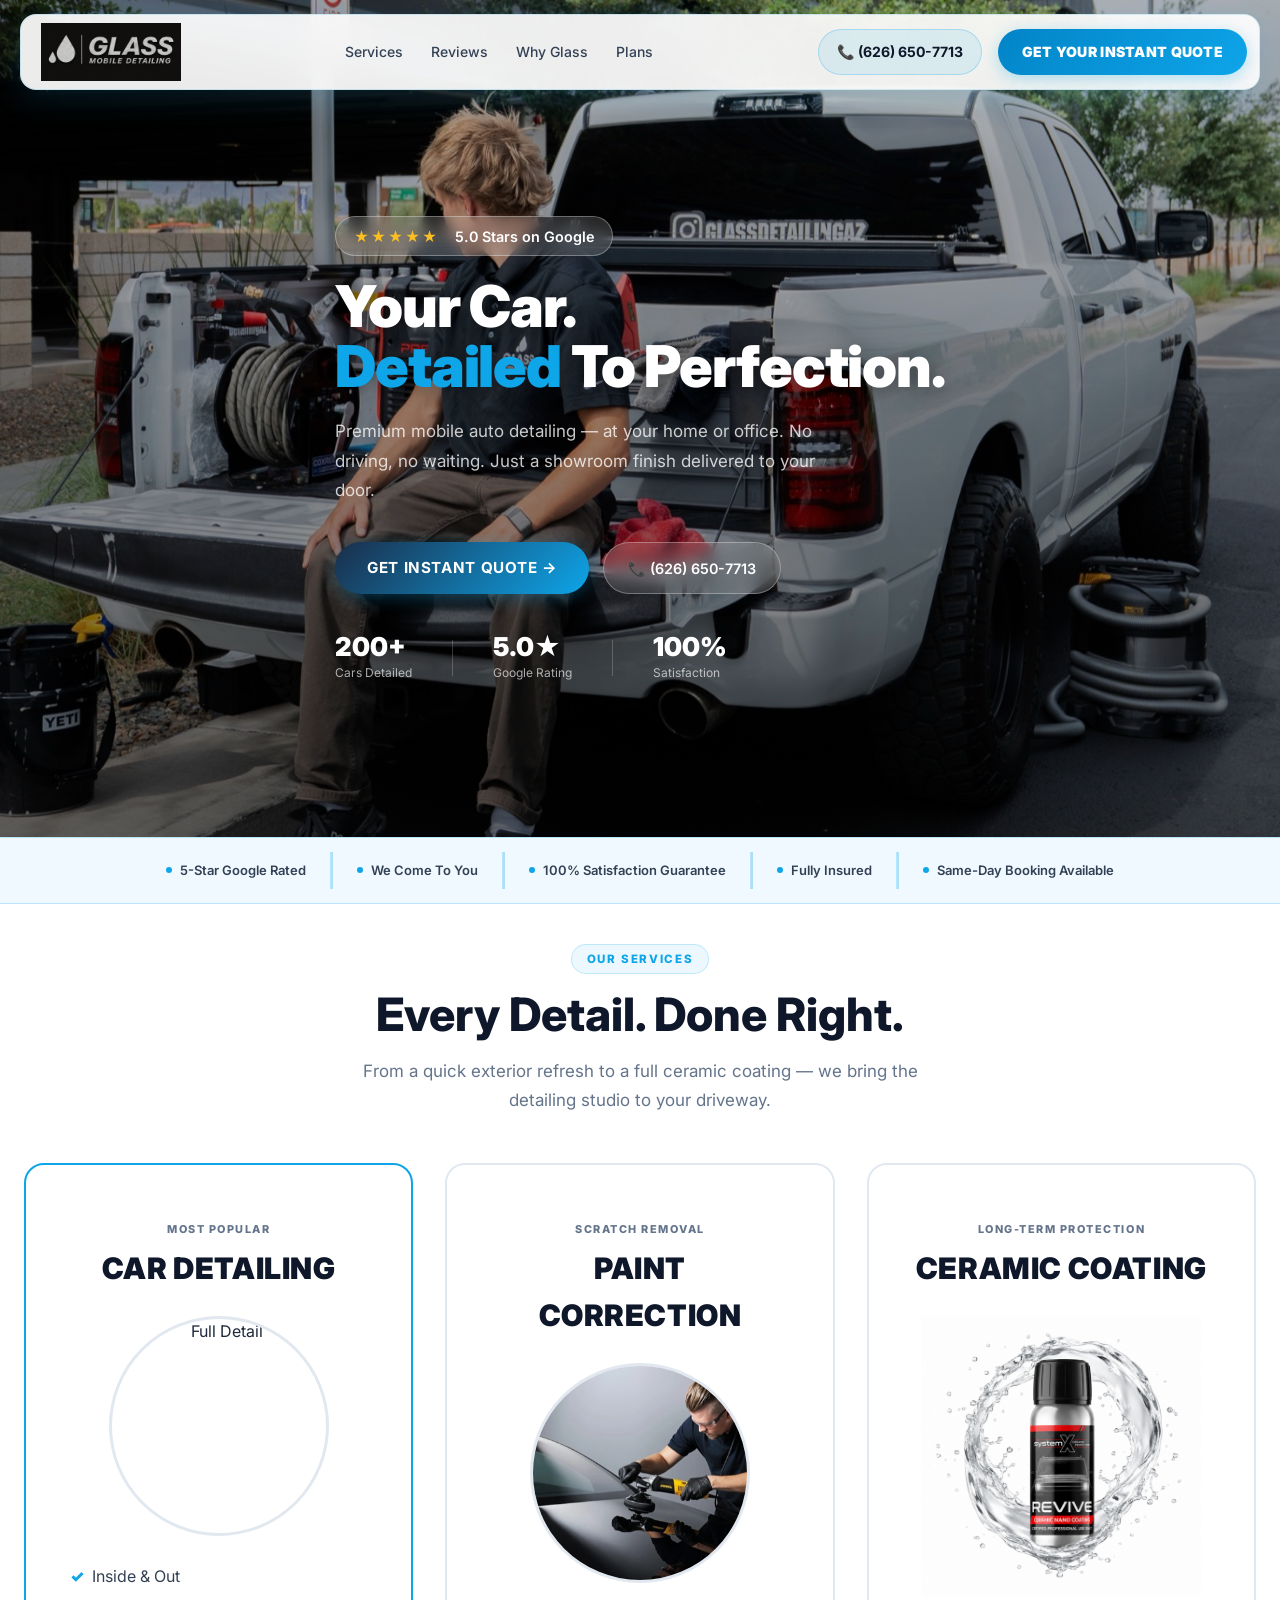
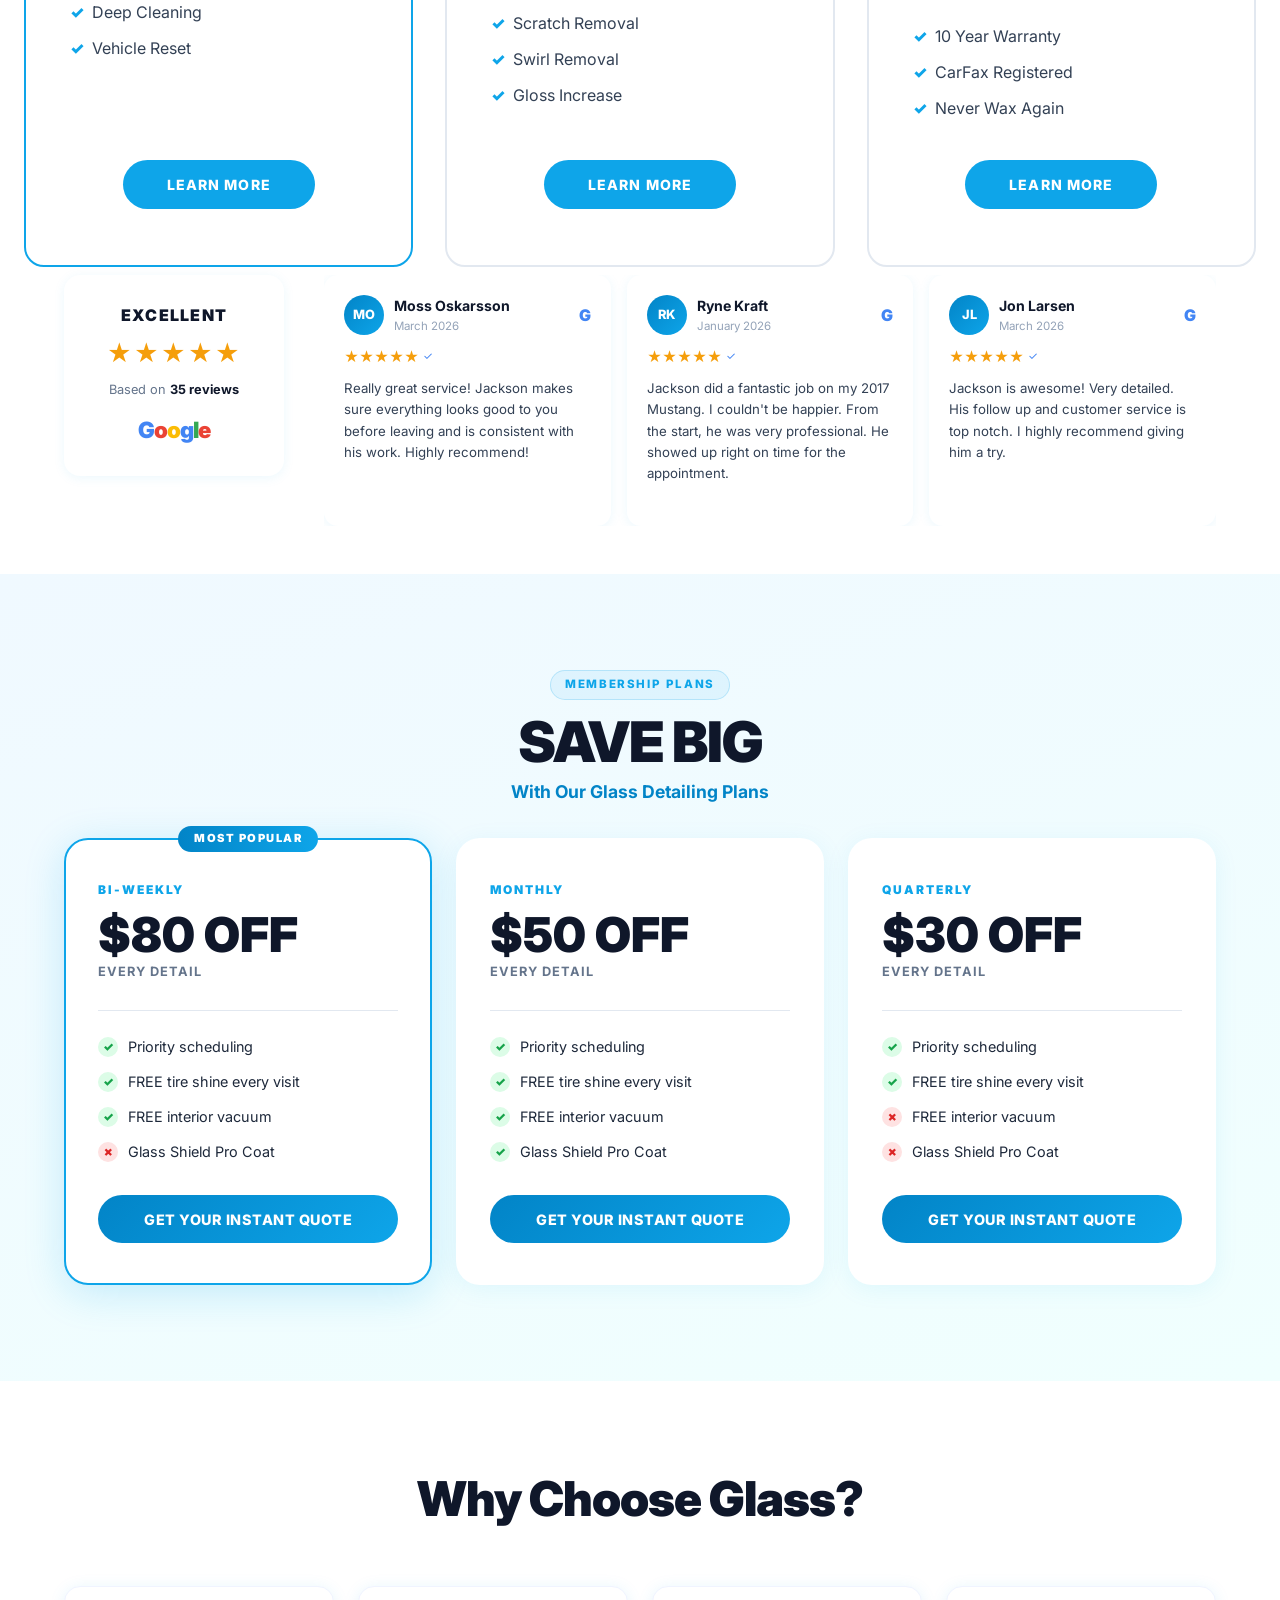
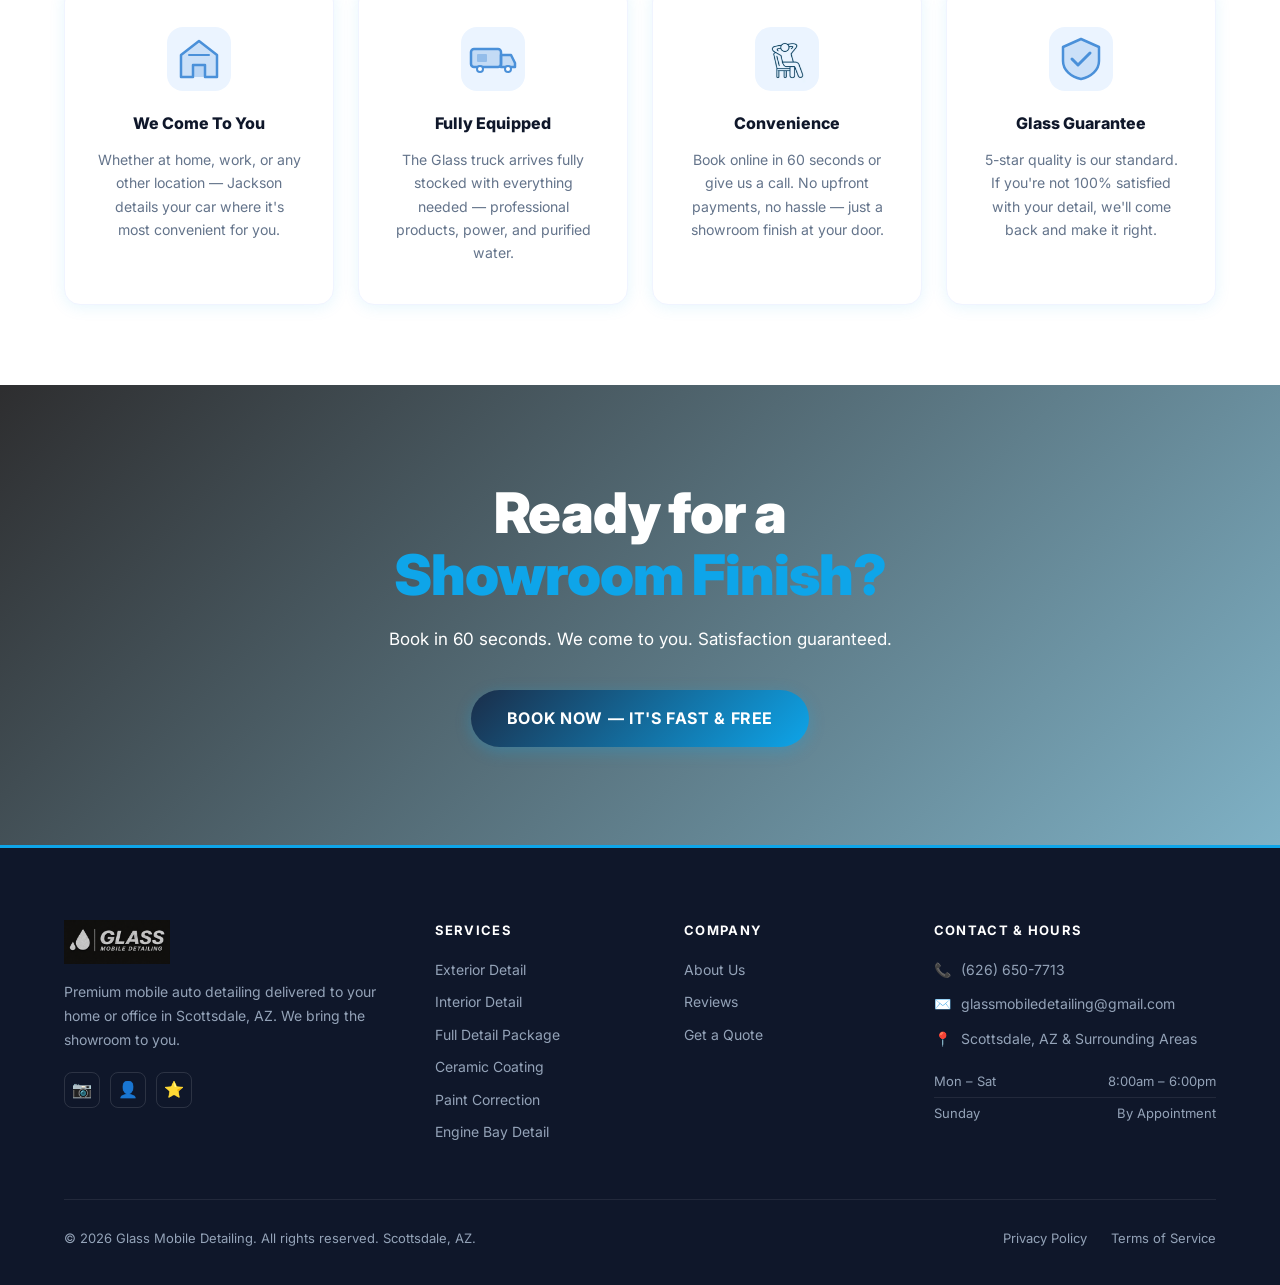
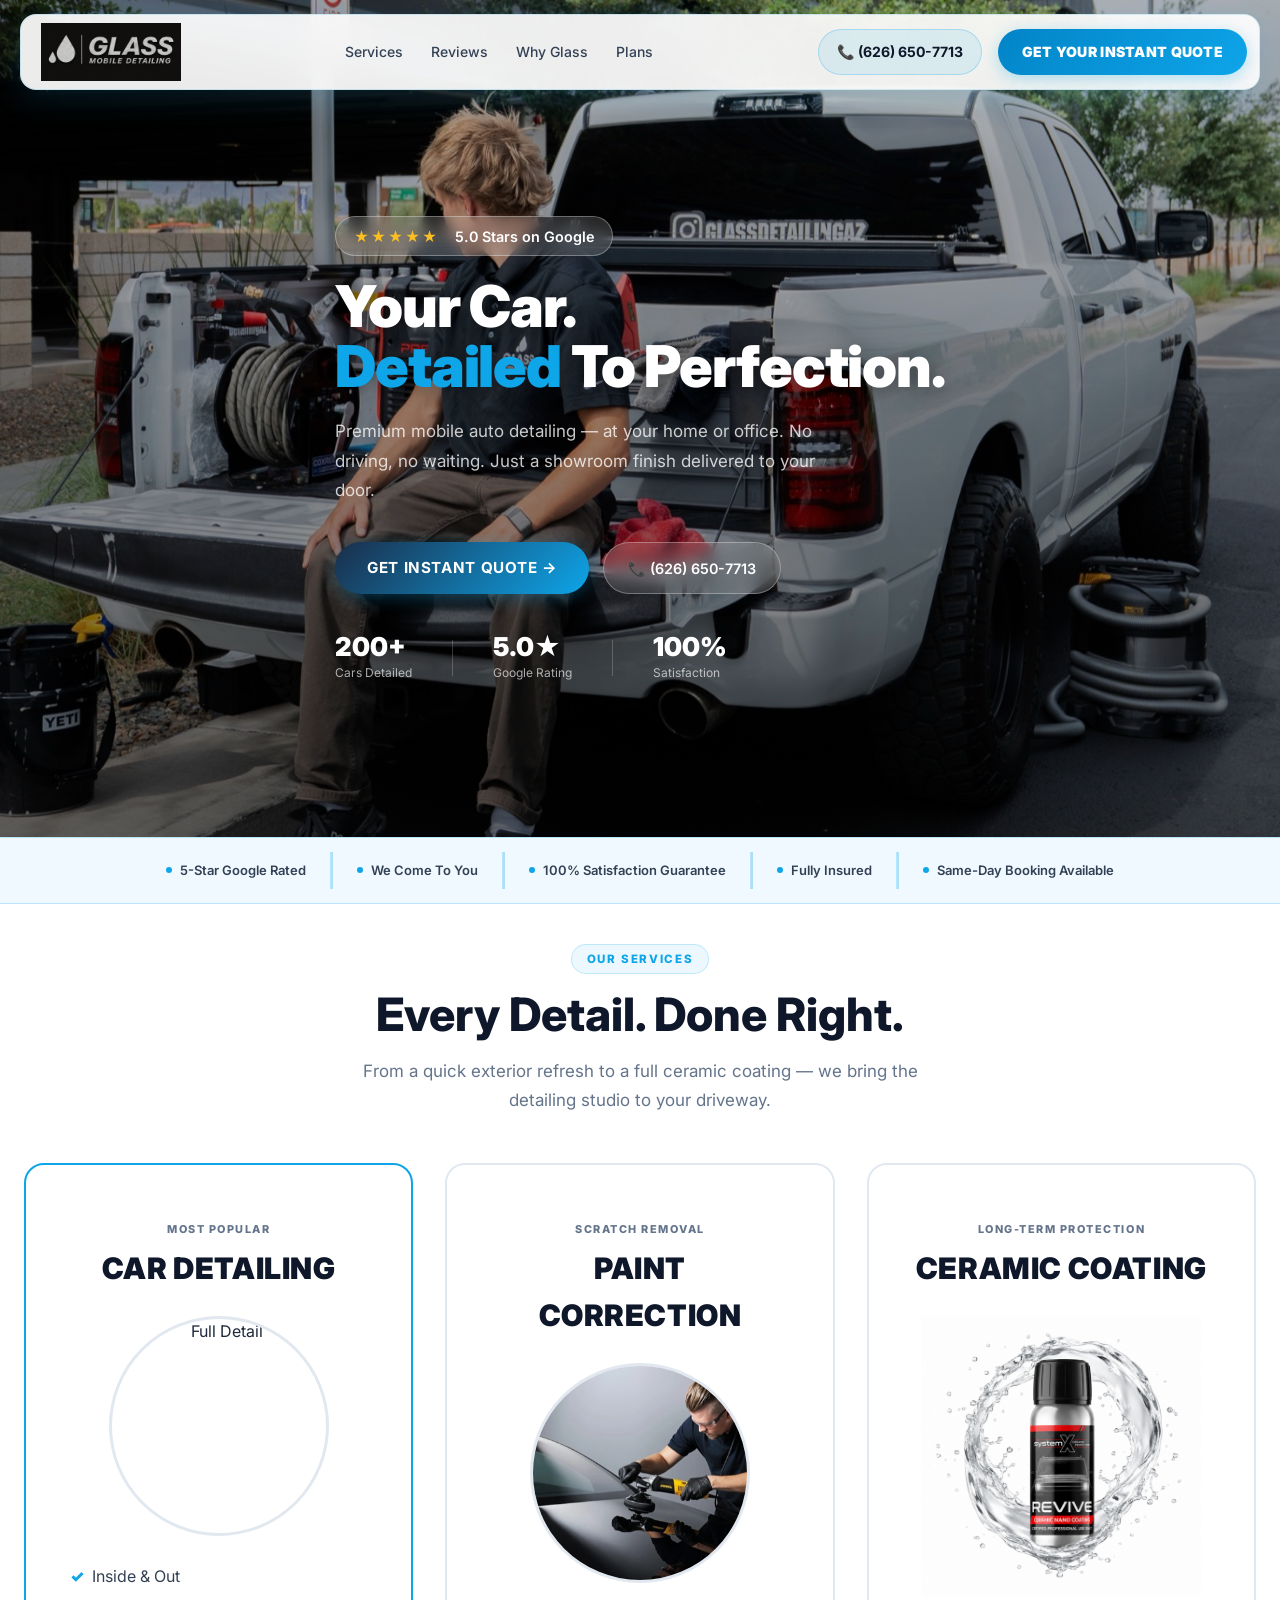
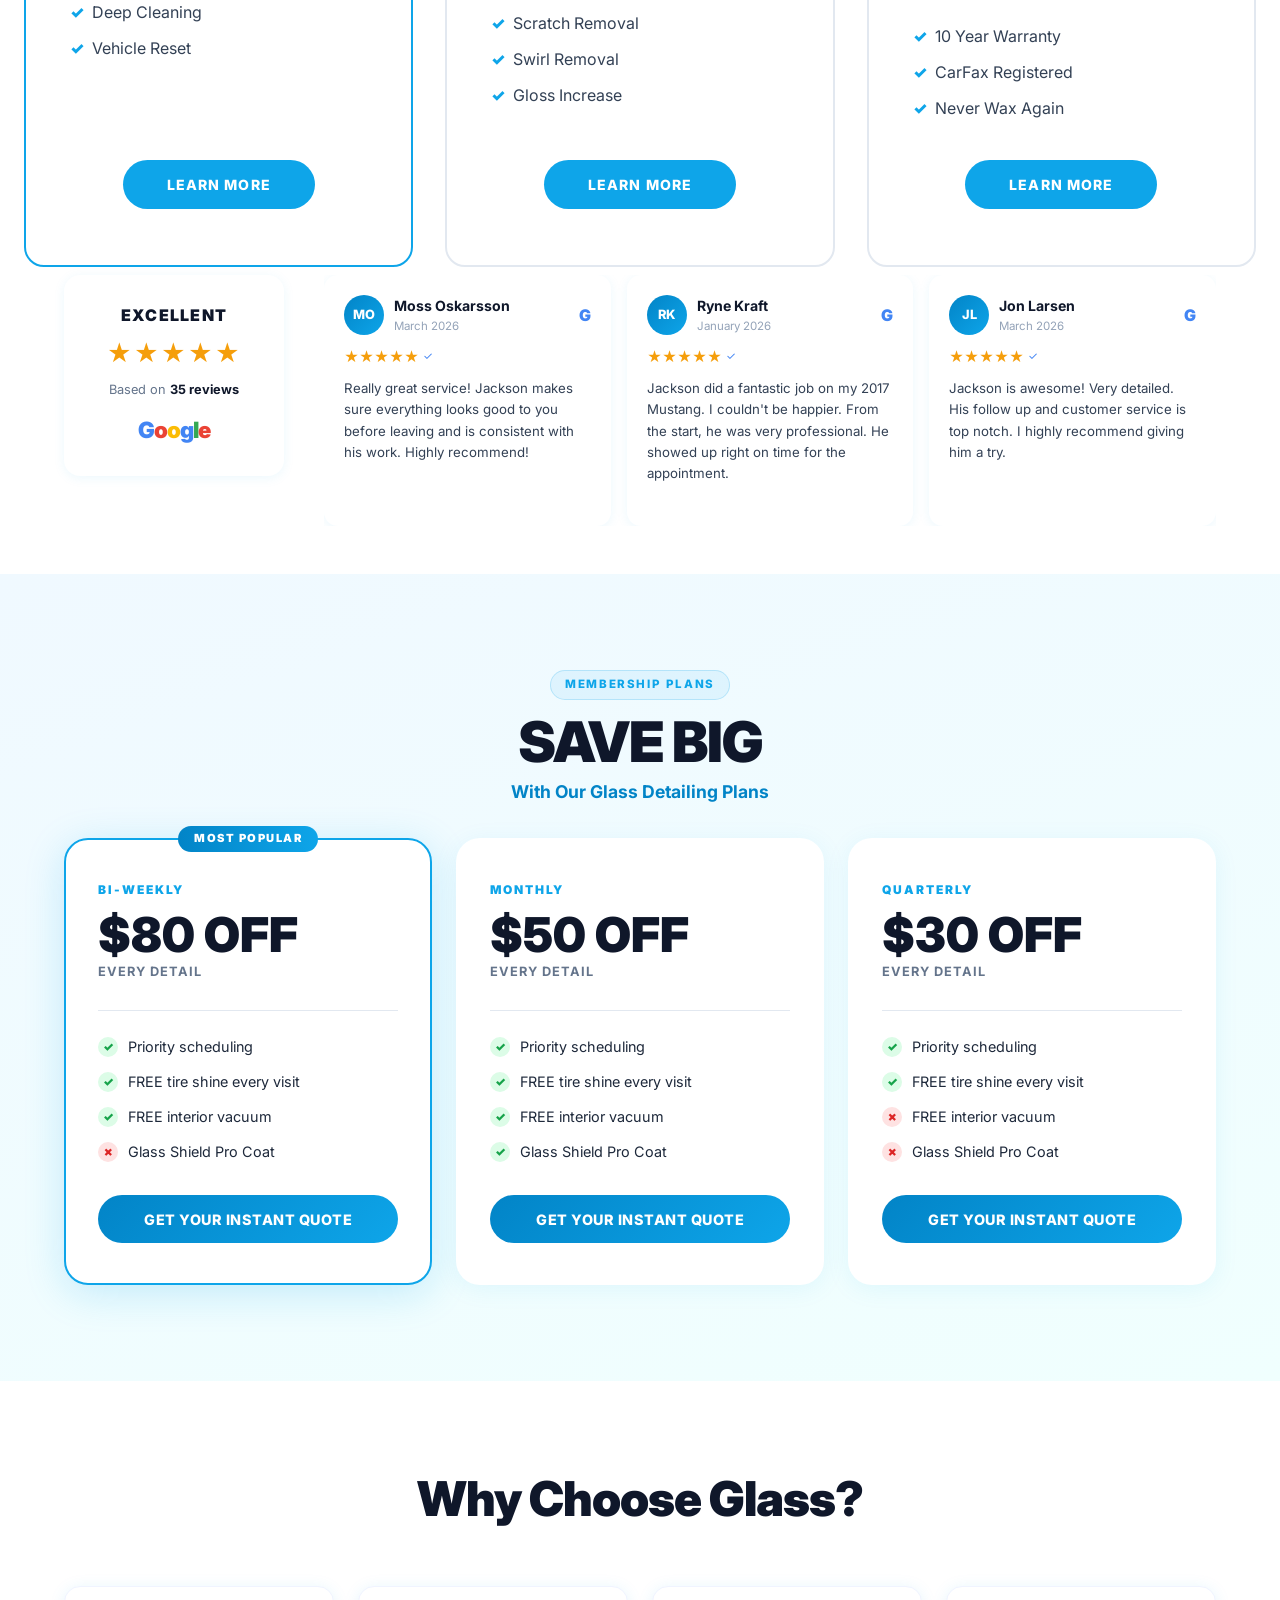
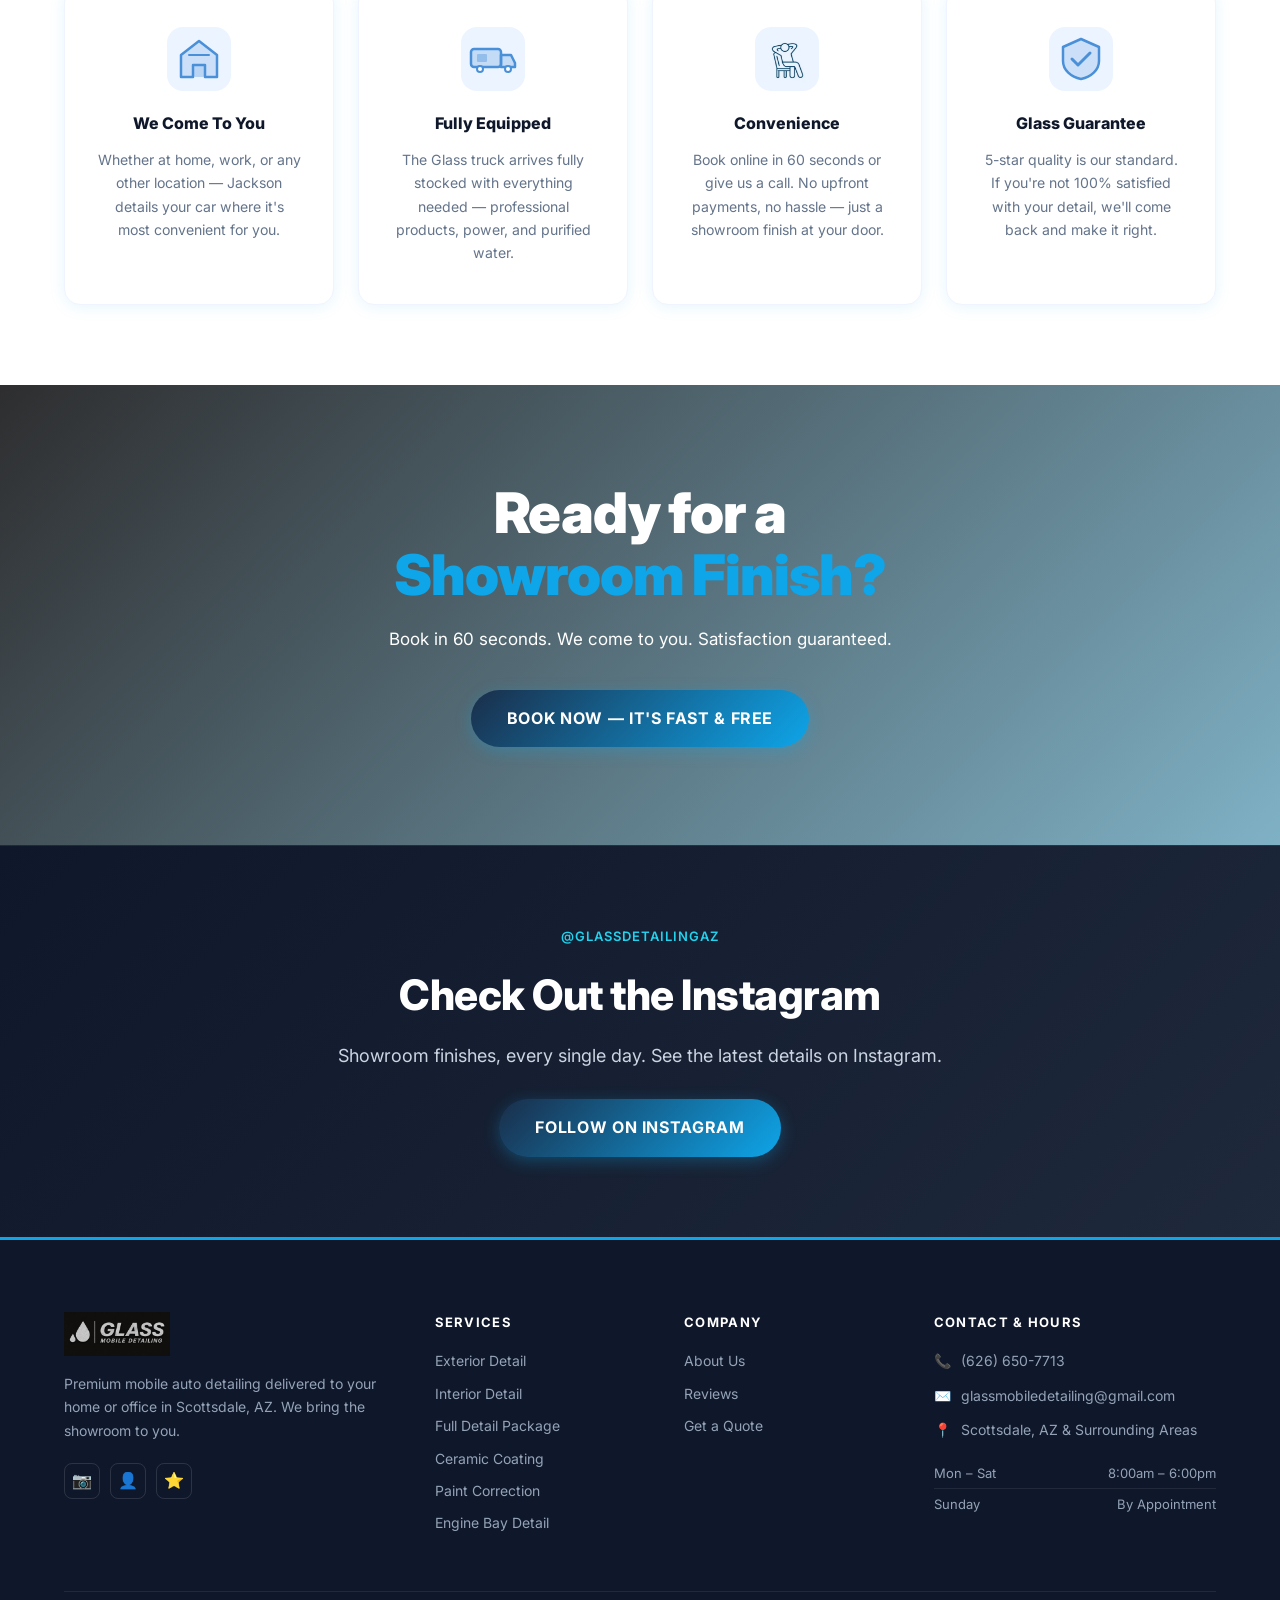
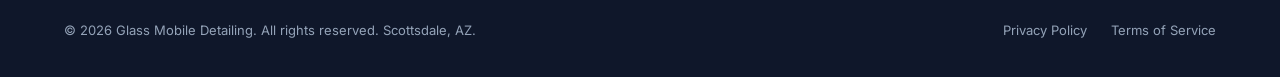
